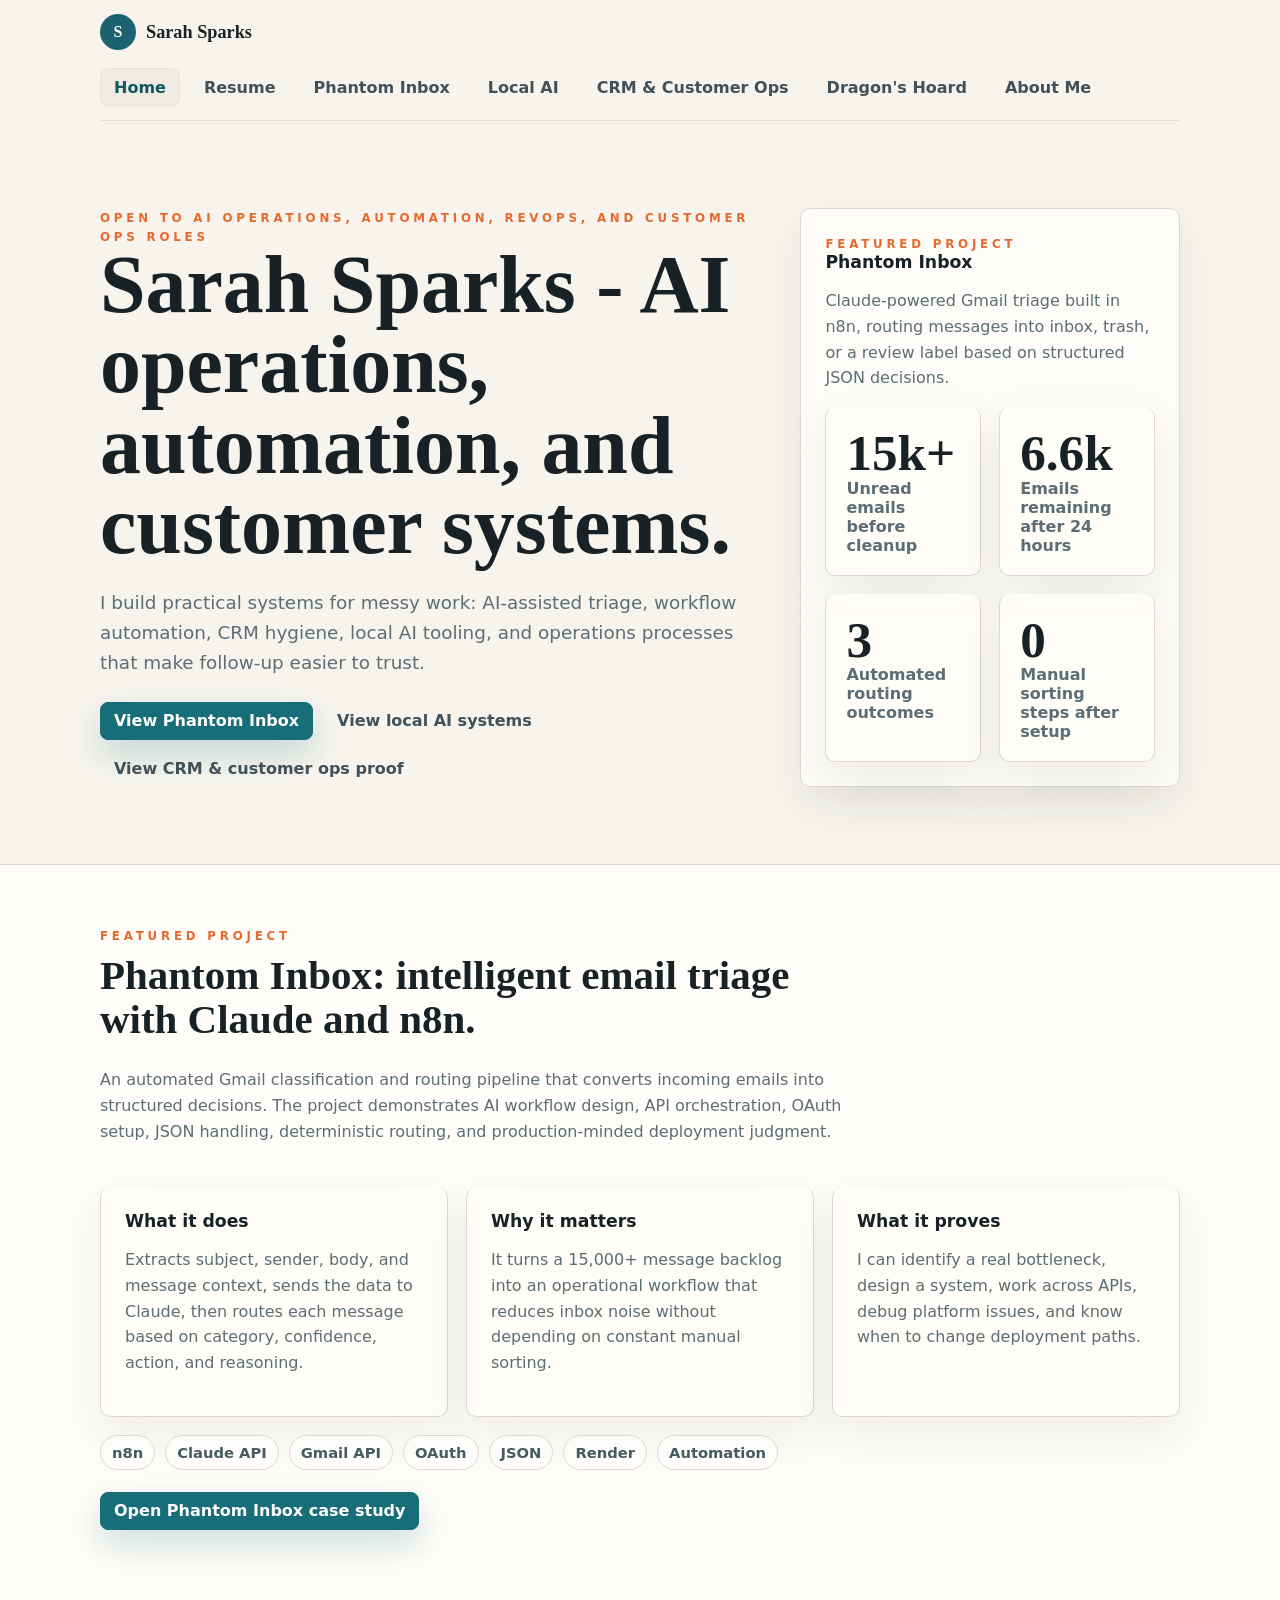
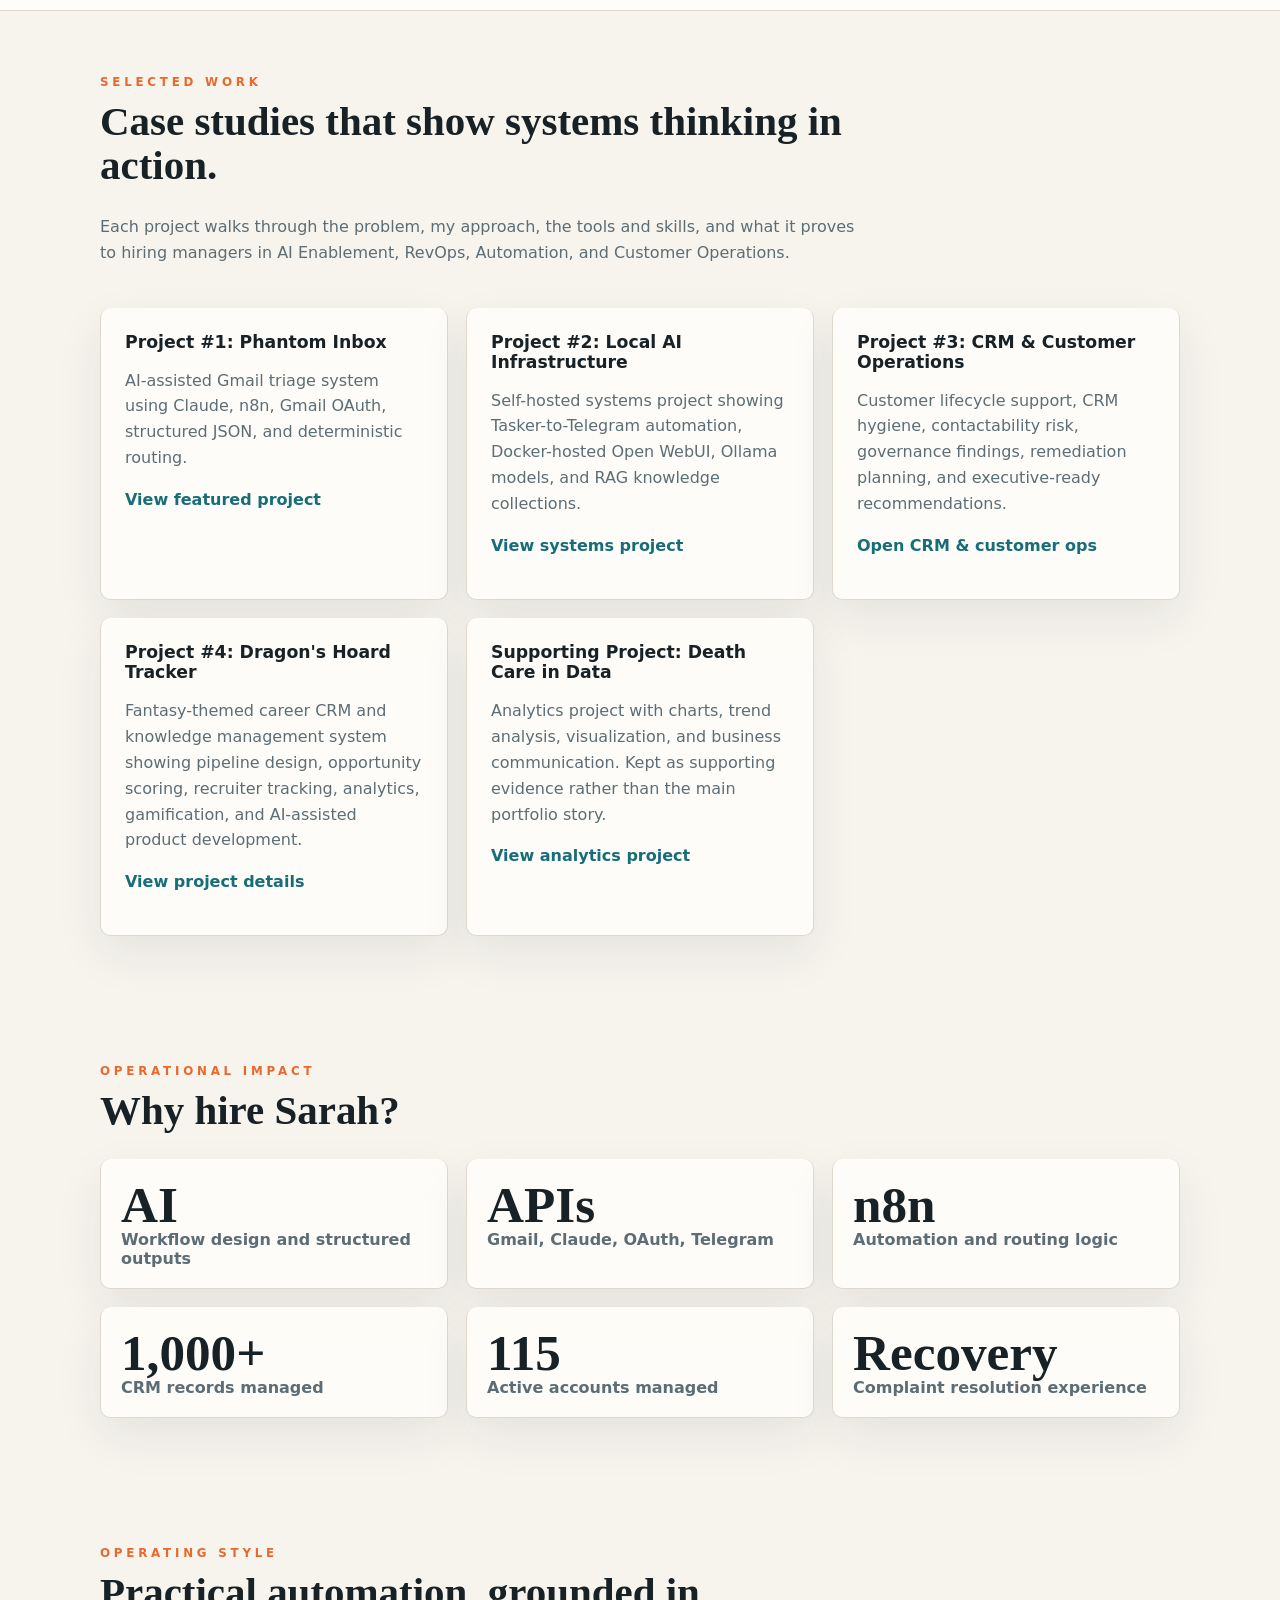
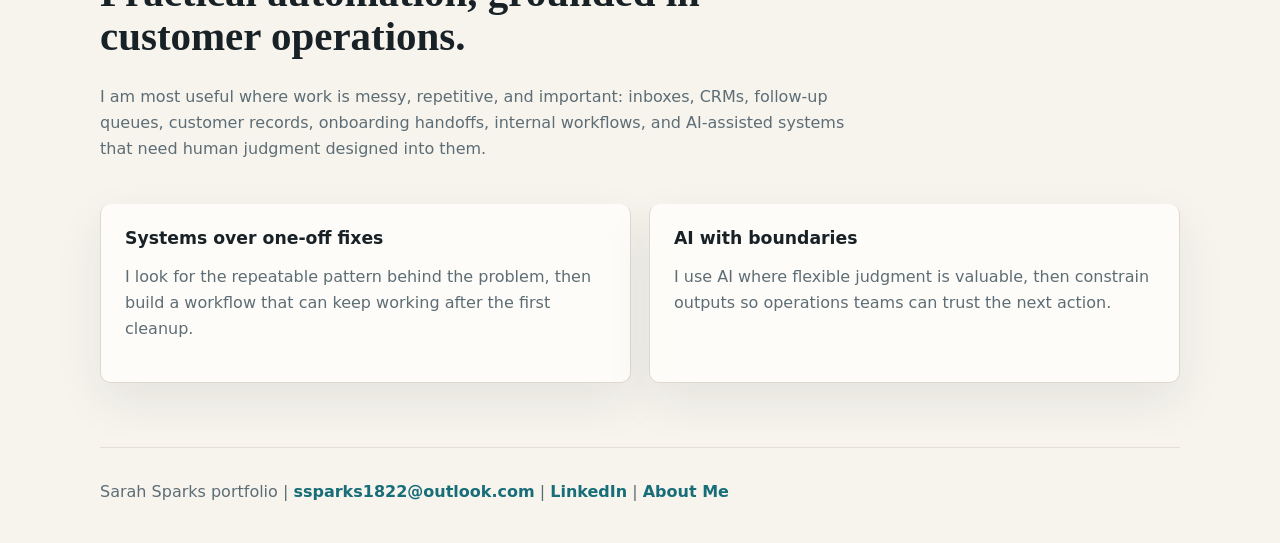
==== index.html @ 646584a8 "Feature Phantom Inbox on portfolio homepage" ====
<!doctype html>
<html lang="en">
<head>
  <meta charset="utf-8" />
  <meta name="viewport" content="width=device-width, initial-scale=1" />
  <title>Sarah Sparks | AI Operations & Automation Portfolio</title>
  <link rel="stylesheet" href="style.css" />
  <script async src="https://www.googletagmanager.com/gtag/js?id=G-N4ZPCLXSCS"></script>
  <script>window.dataLayer=window.dataLayer||[];function gtag(){dataLayer.push(arguments);}gtag('js',new Date());gtag('config','G-N4ZPCLXSCS');</script>
  <script defer src="analytics.js"></script>
</head>
<body>
  <header>
    <div class="brand"><strong>Sarah Sparks</strong><span>AI Operations | Automation | Customer Ops</span></div>
    <nav aria-label="Portfolio navigation">
      <a class="button active" href="index.html">Home</a>
      <a class="button" href="resume.html">Resume</a>
      <a class="button" href="phantom-inbox.html">Phantom Inbox</a>
      <a class="button" href="local-ai-infrastructure.html">Local AI</a>
      <a class="button" href="customer-success-portfolio.html">CRM & Customer Ops</a>
      <a class="button" href="dragon-hoard-tracker.html">Dragon's Hoard</a>
      <a class="button" href="https://organizedchaosops.com/" target="_blank" rel="noreferrer">About Me</a>
    </nav>
  </header>

  <main>
    <section class="wrap hero">
      <div>
        <span class="eyebrow">Open to AI operations, automation, RevOps, and customer ops roles</span>
        <h1>Sarah Sparks - AI operations, automation, and customer systems.</h1>
        <p class="lede">I build practical systems for messy work: AI-assisted triage, workflow automation, CRM hygiene, local AI tooling, and operations processes that make follow-up easier to trust.</p>
        <div class="actions" style="margin-top:24px">
          <a class="button primary" href="phantom-inbox.html">View Phantom Inbox</a>
          <a class="button" href="local-ai-infrastructure.html">View local AI systems</a>
          <a class="button" href="customer-success-portfolio.html">View CRM & customer ops proof</a>
        </div>
      </div>
      <aside class="panel">
        <span class="eyebrow">Featured Project</span>
        <h3>Phantom Inbox</h3>
        <p>Claude-powered Gmail triage built in n8n, routing messages into inbox, trash, or a review label based on structured JSON decisions.</p>
        <div class="metrics" style="grid-template-columns:1fr 1fr; margin-top:16px">
          <div class="metric"><strong>15k+</strong><span>Unread emails before cleanup</span></div>
          <div class="metric"><strong>6.6k</strong><span>Emails remaining after 24 hours</span></div>
          <div class="metric"><strong>3</strong><span>Automated routing outcomes</span></div>
          <div class="metric"><strong>0</strong><span>Manual sorting steps after setup</span></div>
        </div>
      </aside>
    </section>

    <div class="band">
      <section class="wrap section">
        <div class="section-head">
          <span class="eyebrow">Featured Project</span>
          <h2>Phantom Inbox: intelligent email triage with Claude and n8n.</h2>
          <p>An automated Gmail classification and routing pipeline that converts incoming emails into structured decisions. The project demonstrates AI workflow design, API orchestration, OAuth setup, JSON handling, deterministic routing, and production-minded deployment judgment.</p>
        </div>
        <div class="grid-3">
          <article class="card">
            <h3>What it does</h3>
            <p>Extracts subject, sender, body, and message context, sends the data to Claude, then routes each message based on category, confidence, action, and reasoning.</p>
          </article>
          <article class="card" data-accent="teal">
            <h3>Why it matters</h3>
            <p>It turns a 15,000+ message backlog into an operational workflow that reduces inbox noise without depending on constant manual sorting.</p>
          </article>
          <article class="card" data-accent="green">
            <h3>What it proves</h3>
            <p>I can identify a real bottleneck, design a system, work across APIs, debug platform issues, and know when to change deployment paths.</p>
          </article>
        </div>
        <div class="chips" style="margin-top:18px">
          <span class="chip">n8n</span><span class="chip">Claude API</span><span class="chip">Gmail API</span><span class="chip">OAuth</span><span class="chip">JSON</span><span class="chip">Render</span><span class="chip">Automation</span>
        </div>
        <p style="margin-top:22px"><a class="button primary" href="phantom-inbox.html">Open Phantom Inbox case study</a></p>
      </section>
    </div>

    <section class="wrap section">
      <div class="section-head">
        <span class="eyebrow">Selected Work</span>
        <h2>Case studies that show systems thinking in action.</h2>
        <p>Each project walks through the problem, my approach, the tools and skills, and what it proves to hiring managers in AI Enablement, RevOps, Automation, and Customer Operations.</p>
      </div>
      <div class="grid-3">
        <article class="card" data-accent="amber">
          <h3>Project #1: Phantom Inbox</h3>
          <p>AI-assisted Gmail triage system using Claude, n8n, Gmail OAuth, structured JSON, and deterministic routing.</p>
          <p><a class="link" href="phantom-inbox.html">View featured project</a></p>
        </article>
        <article class="card" data-accent="teal">
          <h3>Project #2: Local AI Infrastructure</h3>
          <p>Self-hosted systems project showing Tasker-to-Telegram automation, Docker-hosted Open WebUI, Ollama models, and RAG knowledge collections.</p>
          <p><a class="link" href="local-ai-infrastructure.html">View systems project</a></p>
        </article>
        <article class="card" data-accent="green">
          <h3>Project #3: CRM & Customer Operations</h3>
          <p>Customer lifecycle support, CRM hygiene, contactability risk, governance findings, remediation planning, and executive-ready recommendations.</p>
          <p><a class="link" href="customer-success-portfolio.html">Open CRM & customer ops</a></p>
        </article>
        <article class="card">
          <h3>Project #4: Dragon's Hoard Tracker</h3>
          <p>Fantasy-themed career CRM and knowledge management system showing pipeline design, opportunity scoring, recruiter tracking, analytics, gamification, and AI-assisted product development.</p>
          <p><a class="link" href="dragon-hoard-tracker.html">View project details</a></p>
        </article>
        <article class="card" data-accent="teal">
          <h3>Supporting Project: Death Care in Data</h3>
          <p>Analytics project with charts, trend analysis, visualization, and business communication. Kept as supporting evidence rather than the main portfolio story.</p>
          <p><a class="link" href="death-care-data.html">View analytics project</a></p>
        </article>
      </div>
    </section>

    <section class="wrap section">
      <div class="section-head"><span class="eyebrow">Operational Impact</span><h2>Why hire Sarah?</h2></div>
      <div class="metrics">
        <div class="metric"><strong>AI</strong><span>Workflow design and structured outputs</span></div>
        <div class="metric"><strong>APIs</strong><span>Gmail, Claude, OAuth, Telegram</span></div>
        <div class="metric"><strong>n8n</strong><span>Automation and routing logic</span></div>
        <div class="metric"><strong>1,000+</strong><span>CRM records managed</span></div>
        <div class="metric"><strong>115</strong><span>Active accounts managed</span></div>
        <div class="metric"><strong>Recovery</strong><span>Complaint resolution experience</span></div>
      </div>
    </section>

    <section class="wrap section">
      <div class="section-head">
        <span class="eyebrow">Operating Style</span>
        <h2>Practical automation, grounded in customer operations.</h2>
        <p>I am most useful where work is messy, repetitive, and important: inboxes, CRMs, follow-up queues, customer records, onboarding handoffs, internal workflows, and AI-assisted systems that need human judgment designed into them.</p>
      </div>
      <div class="grid-2">
        <article class="card"><h3>Systems over one-off fixes</h3><p>I look for the repeatable pattern behind the problem, then build a workflow that can keep working after the first cleanup.</p></article>
        <article class="card" data-accent="teal"><h3>AI with boundaries</h3><p>I use AI where flexible judgment is valuable, then constrain outputs so operations teams can trust the next action.</p></article>
      </div>
    </section>
  </main>

  <footer>Sarah Sparks portfolio | <a href="mailto:ssparks1822@outlook.com">ssparks1822@outlook.com</a> | <a href="https://www.linkedin.com/in/ssparks1822/" target="_blank" rel="noreferrer">LinkedIn</a> | <a href="https://organizedchaosops.com/" target="_blank" rel="noreferrer">About Me</a></footer>
</body>
</html>
---- style.css ----
:root {
  --ink: #172126;
  --muted: #5d6d75;
  --paper: #f7f4ee;
  --panel: #fffdf9;
  --soft: #f0ebe3;
  --line: #ded8cf;
  --blue: #176d78;
  --teal: #176d78;
  --green: #537f67;
  --amber: #e8692d;
  --shadow: 0 18px 48px rgba(28, 38, 42, 0.08);
  --shadow-hover: 0 26px 70px rgba(28, 38, 42, 0.13);
}
* { box-sizing: border-box; }
html { scroll-behavior: smooth; }
body { margin: 0; font-family: Inter, ui-sans-serif, system-ui, -apple-system, BlinkMacSystemFont, "Segoe UI", sans-serif; color: var(--ink); background: var(--paper); }
a { color: inherit; }
.wrap, header, footer { width: min(1080px, calc(100% - 36px)); margin: 0 auto; }
header { min-height: 64px; padding: 14px 0; display: flex; justify-content: space-between; gap: 18px; align-items: center; flex-wrap: wrap; border-bottom: 1px solid rgba(222,216,207,.7); }
.brand { display: flex; align-items: center; gap: 10px; }
.brand::before { content: "S"; width: 36px; height: 36px; border-radius: 999px; display: grid; place-items: center; background: #1d6270; color: #fff; font-family: Georgia, serif; font-weight: 700; }
.brand strong { font-family: Georgia, "Times New Roman", serif; font-size: 1.14rem; }
.brand span { display: none; }
nav, .actions, .chips { display: flex; gap: 10px; flex-wrap: wrap; }
.button { min-height: 38px; display: inline-flex; align-items: center; justify-content: center; border: 1px solid transparent; border-radius: 8px; padding: 0 13px; background: transparent; color: #40515a; text-decoration: none; font-weight: 700; box-shadow: none; transition: transform .18s ease, box-shadow .18s ease, border-color .18s ease, background .18s ease, color .18s ease; }
.button:hover { transform: translateY(-1px); color: #123f47; background: rgba(255,255,255,.62); border-color: var(--line); box-shadow: 0 10px 26px rgba(28,38,42,.07); }
.button.primary { background: var(--blue); color: #fff; border-color: var(--blue); box-shadow: 0 14px 34px rgba(23,109,120,.22); }
.button.active { background: #f0ebe3; border-color: #ebe4da; color: #0f5762; }
h1, h2, h3 { margin: 0; color: #172126; letter-spacing: 0; }
h1, h2 { font-family: Georgia, "Times New Roman", serif; font-weight: 800; }
h1 { font-size: clamp(3rem, 6.4vw, 5.2rem); line-height: .98; max-width: 820px; }
h2 { font-size: clamp(1.9rem, 3.2vw, 2.8rem); line-height: 1.08; }
h3 { font-size: 1.08rem; }
p { color: var(--muted); line-height: 1.62; font-size: 1rem; }
.eyebrow { color: var(--amber); font-size: .74rem; font-weight: 900; text-transform: uppercase; letter-spacing: .32em; }
.hero { padding: 86px 0 76px; display: grid; grid-template-columns: minmax(0, 1fr) minmax(320px, .58fr); gap: 46px; align-items: center; }
.lede { font-size: 1.15rem; max-width: 720px; margin: 22px 0 0; }
.panel, .card, .metric, .evidence { background: rgba(255, 253, 249, .92); border: 1px solid var(--line); border-radius: 10px; box-shadow: var(--shadow); }
.panel, .card { padding: 24px; }
.card, .metric, .evidence { transition: transform .18s ease, box-shadow .18s ease; }
.card:hover, .metric:hover { transform: translateY(-2px); box-shadow: var(--shadow-hover); }
.section { padding: 64px 0; }
.section-head { display: grid; gap: 10px; margin-bottom: 26px; max-width: 760px; }
.grid-2, .grid-3, .metrics { display: grid; gap: 18px; }
.grid-2 { grid-template-columns: repeat(2, minmax(0, 1fr)); }
.grid-3, .metrics { grid-template-columns: repeat(3, minmax(0, 1fr)); }
.metric { padding: 20px; border-top: 0; }
.metric strong { display: block; font-family: Georgia, "Times New Roman", serif; font-size: clamp(2rem, 4vw, 3.25rem); line-height: 1; color: #172126; }
.metric span { color: var(--muted); font-weight: 750; }
.card { border-top: 0; }
.card[data-accent="teal"], .card[data-accent="green"], .card[data-accent="amber"] { border-color: var(--line); }
.chip { border: 1px solid var(--line); background: rgba(255,255,255,.62); border-radius: 999px; padding: 8px 11px; color: #465a61; font-weight: 750; font-size: .92rem; }
ul { margin: 12px 0 0; padding-left: 20px; color: #34484f; line-height: 1.62; }
li + li { margin-top: 8px; }
.band { background: #fffdf9; border-top: 1px solid var(--line); border-bottom: 1px solid var(--line); }
.evidence { padding: 12px; margin: 24px auto 0; max-width: min(100%, 980px); }
.evidence img, .evidence svg { width: 100%; height: auto; display: block; border-radius: 9px; border: 1px solid var(--line); box-shadow: 0 18px 44px rgba(28,38,42,.11); background: #fff; cursor: zoom-in; }
#evidence { display: grid; grid-template-columns: repeat(2, minmax(0, 1fr)); gap: 22px; align-items: start; }
#evidence .section-head { grid-column: 1 / -1; margin-bottom: 4px; }
#evidence .evidence { width: 100%; max-width: none; margin: 0; padding: 10px; }
#evidence .evidence:first-of-type { grid-column: 1 / -1; width: min(720px, 100%); justify-self: center; }
#evidence .evidence img { max-height: 320px; object-fit: contain; }
#evidence .evidence:nth-of-type(2) img { width: auto; max-width: 100%; max-height: 420px; margin: 0 auto; }
#evidence .evidence:nth-of-type(5) img { max-height: 260px; }
.caption { margin: 12px 0 0; color: var(--muted); font-size: .95rem; }
.timeline { display: grid; gap: 14px; }
.step { display: grid; grid-template-columns: 48px 1fr; gap: 14px; align-items: start; }
.num { width: 48px; height: 48px; border-radius: 999px; display: grid; place-items: center; background: #f0ebe3; color: var(--teal); font-weight: 900; }
.modal { position: fixed; inset: 0; z-index: 40; display: none; align-items: center; justify-content: center; padding: 28px; background: rgba(23, 33, 38, .72); backdrop-filter: blur(8px); }
.modal:target { display: flex; }
.modal figure { width: min(1180px, 96vw); margin: 0; }
.modal img { width: 100%; height: auto; display: block; border-radius: 10px; background: #fff; box-shadow: 0 28px 90px rgba(15, 23, 42, .42); }
.modal .close { position: fixed; top: 18px; right: 18px; width: 42px; height: 42px; border-radius: 999px; display: grid; place-items: center; background: #fff; color: #101828; text-decoration: none; font-weight: 900; box-shadow: var(--shadow); }
footer { padding: 34px 0 42px; color: var(--muted); border-top: 1px solid rgba(222,216,207,.7); }
footer a, .link { color: var(--teal); font-weight: 800; text-decoration: none; }
@media (prefers-reduced-motion: reduce) { *, *::before, *::after { transition: none !important; scroll-behavior: auto !important; } }
@media (max-width: 860px) { .hero, .grid-2, .grid-3, .metrics, #evidence { grid-template-columns: 1fr; } .hero { padding: 52px 0; } #evidence .evidence:first-of-type { grid-column: auto; width: 100%; } }
@media (max-width: 560px) { header, .wrap, footer { width: min(100% - 28px, 680px); } nav, .actions, .button { width: 100%; } nav, .actions { display: grid; } h1 { font-size: clamp(2.45rem, 14vw, 3.4rem); } #evidence .evidence img { max-height: 280px; } #evidence .evidence:nth-of-type(2) img { max-height: 360px; } }
.architecture-chart { max-width: min(100%, 1180px); }
.architecture-chart svg { cursor: default; }
.chart-layer rect:first-child { fill: #f0ebe3; stroke: #ded8cf; stroke-width: 1.2; }
.chart-layer:nth-of-type(3) rect:first-child { fill: #fffdf9; }
.chart-title { fill: #172126; font: 800 28px Georgia, "Times New Roman", serif; }
.chart-subtitle { fill: #526773; font: 18px Inter, sans-serif; }
.chart-node { stroke: none; }
.chart-node.teal { fill: #176d78; }
.chart-node.green { fill: #537f67; }
.chart-node.amber { fill: #e8692d; }
.chart-node-title { fill: #fff; font: 900 22px Inter, sans-serif; text-anchor: middle; }
.chart-node-subtitle { fill: #fff; font: 16px Inter, sans-serif; text-anchor: middle; }
.chart-arrow { stroke: #6b7d83; stroke-width: 2.4; marker-end: url(#arrow); }
.chart-label { fill: #34484f; font: 900 18px Inter, sans-serif; text-anchor: middle; }
.docker-proof .docker-card { background: #101820; color: #e7edf2; border-radius: 9px; padding: 18px; border: 1px solid #26333d; box-shadow: 0 18px 44px rgba(28,38,42,.11); }
.docker-top, .docker-metrics { display: flex; justify-content: space-between; gap: 12px; flex-wrap: wrap; }
.docker-top strong { font-size: 1.15rem; }
.docker-top span, .docker-metrics { color: #9fb0bd; }
.docker-metrics { margin: 16px 0; }
.docker-metrics strong { color: #18b6a8; }
.docker-card table { width: 100%; border-collapse: collapse; font-size: .95rem; }
.docker-card th, .docker-card td { padding: 12px 10px; border-bottom: 1px solid #2b3944; text-align: left; }
.docker-card th { color: #c5d0d8; }
.status-dot { width: 10px; height: 10px; display: inline-block; border-radius: 999px; background: #18b6a8; margin-right: 8px; }
@media (max-width: 560px) { .docker-card { overflow-x: auto; } .docker-card table { min-width: 560px; } }
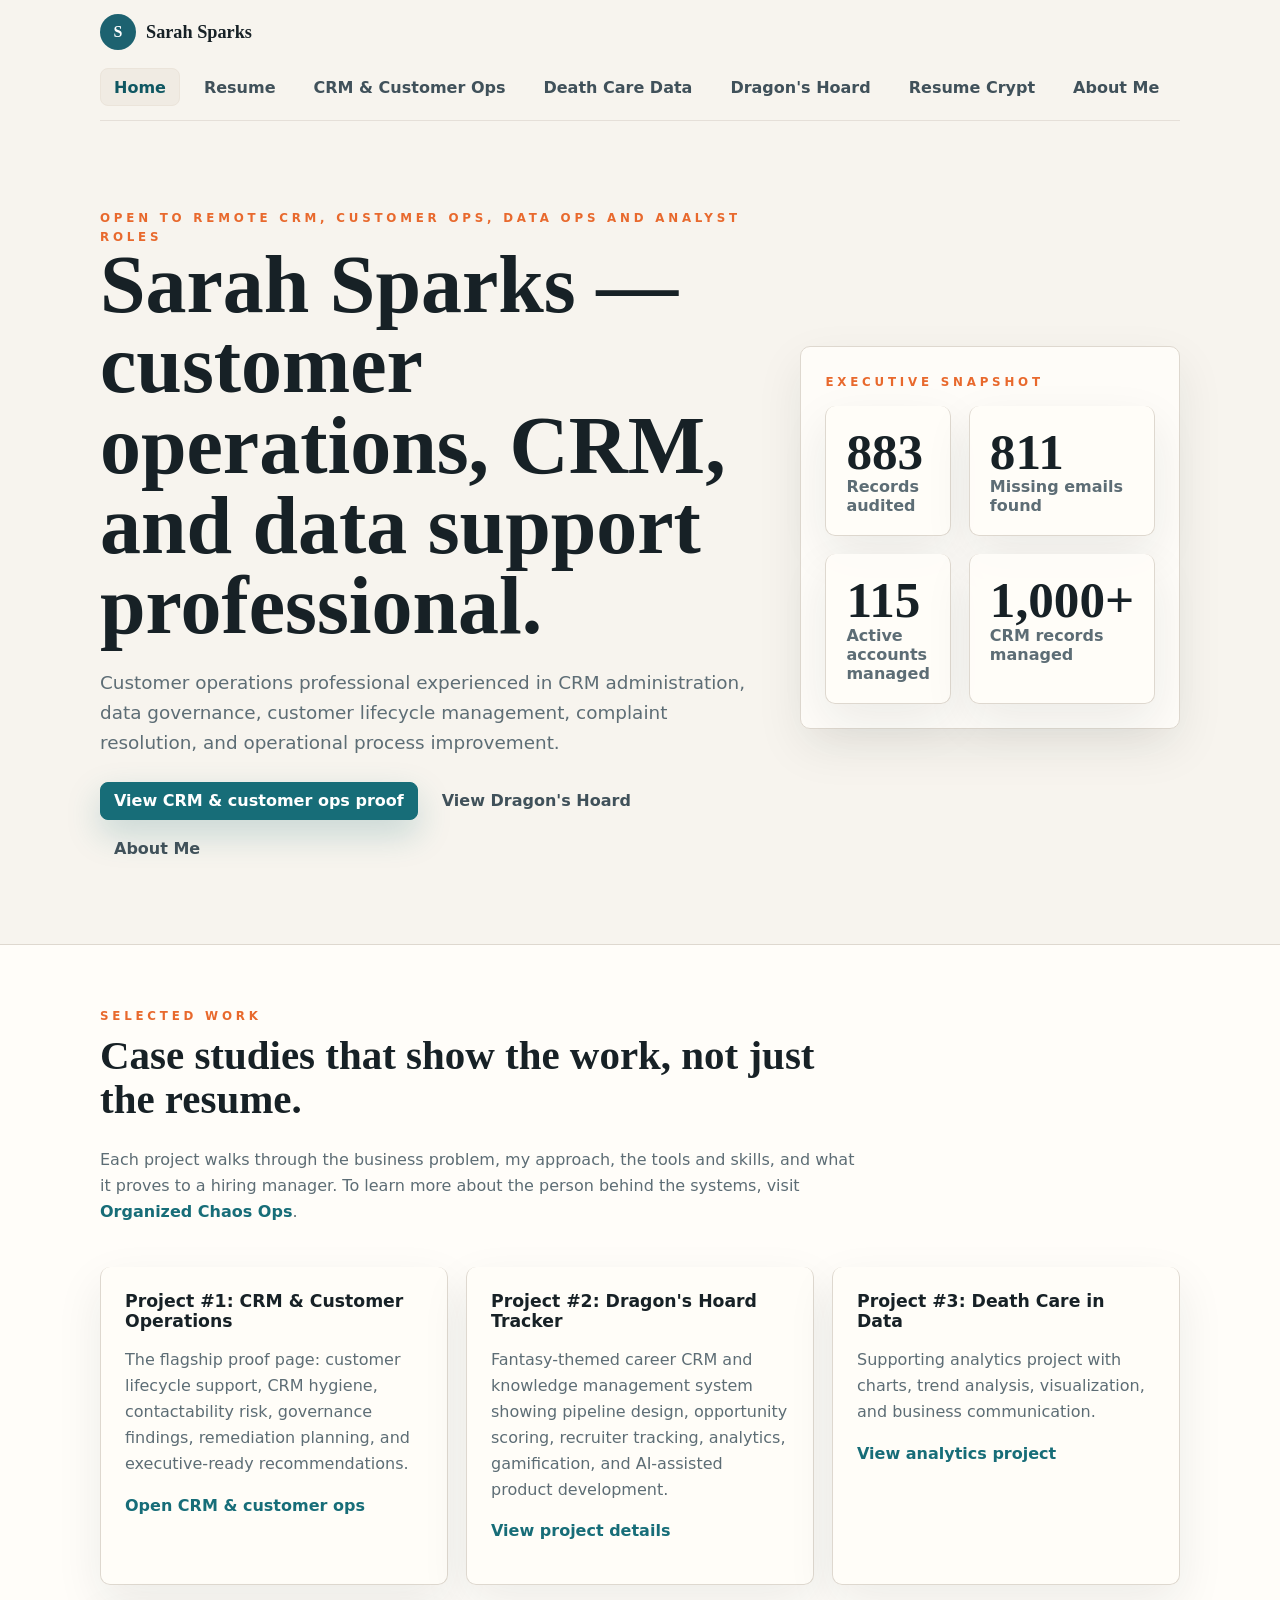
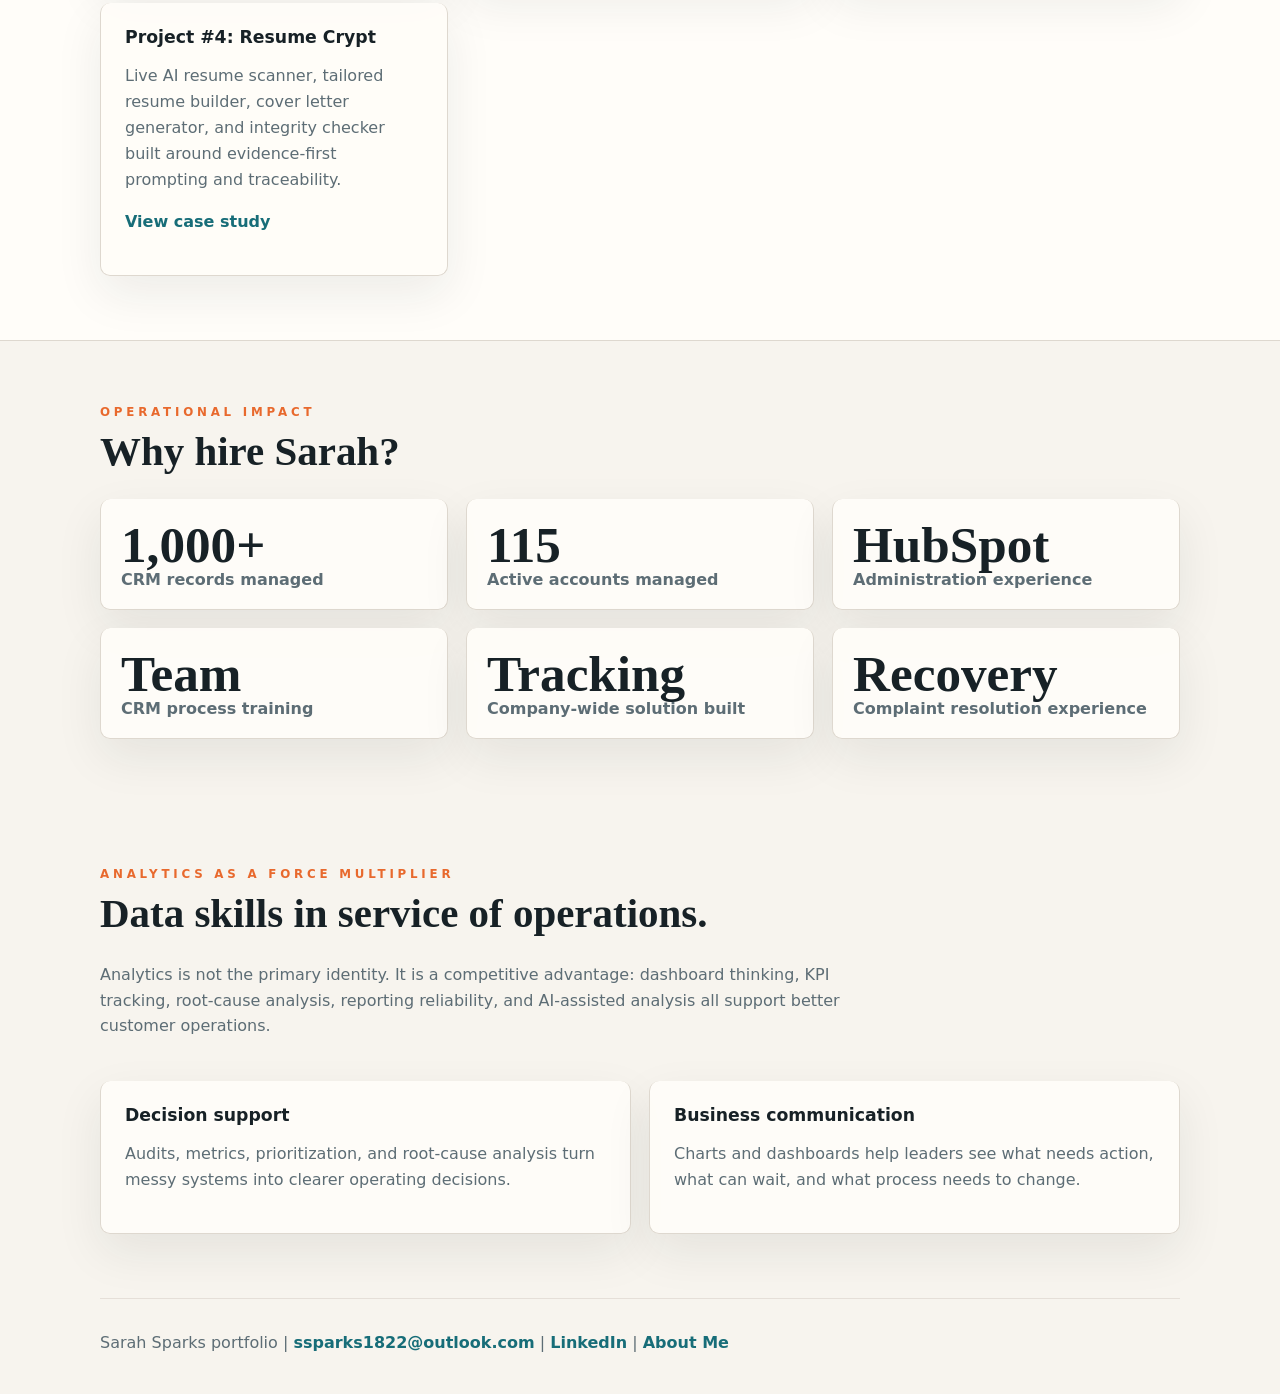
==== commit 53169559: "Add Resume Crypt case study page and homepage links" ====
--- a/index.html
+++ b/index.html
@@ -1,141 +1,5 @@
-<!doctype html>
-<html lang="en">
-<head>
-  <meta charset="utf-8" />
-  <meta name="viewport" content="width=device-width, initial-scale=1" />
-  <title>Sarah Sparks | AI Operations & Automation Portfolio</title>
-  <link rel="stylesheet" href="style.css" />
-  <script async src="https://www.googletagmanager.com/gtag/js?id=G-N4ZPCLXSCS"></script>
-  <script>window.dataLayer=window.dataLayer||[];function gtag(){dataLayer.push(arguments);}gtag('js',new Date());gtag('config','G-N4ZPCLXSCS');</script>
-  <script defer src="analytics.js"></script>
-</head>
-<body>
-  <header>
-    <div class="brand"><strong>Sarah Sparks</strong><span>AI Operations | Automation | Customer Ops</span></div>
-    <nav aria-label="Portfolio navigation">
-      <a class="button active" href="index.html">Home</a>
-      <a class="button" href="resume.html">Resume</a>
-      <a class="button" href="phantom-inbox.html">Phantom Inbox</a>
-      <a class="button" href="local-ai-infrastructure.html">Local AI</a>
-      <a class="button" href="customer-success-portfolio.html">CRM & Customer Ops</a>
-      <a class="button" href="dragon-hoard-tracker.html">Dragon's Hoard</a>
-      <a class="button" href="https://organizedchaosops.com/" target="_blank" rel="noreferrer">About Me</a>
-    </nav>
-  </header>
+﻿<!doctype html>
+<html lang="en"><head><meta charset="utf-8"/><meta name="viewport" content="width=device-width, initial-scale=1"/><title>Sarah Sparks | Customer Operations Portfolio</title><link rel="stylesheet" href="style.css"/><script async src="https://www.googletagmanager.com/gtag/js?id=G-N4ZPCLXSCS"></script><script>window.dataLayer=window.dataLayer||[];function gtag(){dataLayer.push(arguments);}gtag('js',new Date());gtag('config','G-N4ZPCLXSCS');</script><script defer src="analytics.js"></script></head><body><header><div class="brand"><strong>Sarah Sparks</strong><span>Customer Operations | CRM Administration | Process Improvement</span></div><nav aria-label="Portfolio navigation"><a class="button active" href="index.html">Home</a><a class="button" href="resume.html">Resume</a><a class="button" href="customer-success-portfolio.html">CRM & Customer Ops</a><a class="button" href="death-care-data.html">Death Care Data</a><a class="button" href="dragon-hoard-tracker.html">Dragon's Hoard</a><a class="button" href="resume-crypt.html">Resume Crypt</a><a class="button" href="https://organizedchaosops.com/" target="_blank" rel="noreferrer">About Me</a></nav></header><main><section class="wrap hero"><div><span class="eyebrow">Open to remote CRM, customer ops, data ops and analyst roles</span><h1>Sarah Sparks — customer operations, CRM, and data support professional.</h1><p class="lede">Customer operations professional experienced in CRM administration, data governance, customer lifecycle management, complaint resolution, and operational process improvement.</p><div class="actions" style="margin-top:24px"><a class="button primary" href="customer-success-portfolio.html">View CRM & customer ops proof</a><a class="button" href="dragon-hoard-tracker.html">View Dragon's Hoard</a><a class="button" href="https://organizedchaosops.com/" target="_blank" rel="noreferrer">About Me</a></div></div><aside class="panel"><span class="eyebrow">Executive Snapshot</span><div class="metrics" style="grid-template-columns:1fr 1fr; margin-top:16px"><div class="metric"><strong>883</strong><span>Records audited</span></div><div class="metric"><strong>811</strong><span>Missing emails found</span></div><div class="metric"><strong>115</strong><span>Active accounts managed</span></div><div class="metric"><strong>1,000+</strong><span>CRM records managed</span></div></div></aside></section><div class="band"><section class="wrap section"><div class="section-head"><span class="eyebrow">Selected Work</span><h2>Case studies that show the work, not just the resume.</h2><p>Each project walks through the business problem, my approach, the tools and skills, and what it proves to a hiring manager. To learn more about the person behind the systems, visit <a class="link" href="https://organizedchaosops.com/" target="_blank" rel="noreferrer">Organized Chaos Ops</a>.</p></div><div class="grid-3"><article class="card"><h3>Project #1: CRM & Customer Operations</h3><p>The flagship proof page: customer lifecycle support, CRM hygiene, contactability risk, governance findings, remediation planning, and executive-ready recommendations.</p><p><a class="link" href="customer-success-portfolio.html">Open CRM & customer ops</a></p></article><article class="card" data-accent="teal"><h3>Project #2: Dragon's Hoard Tracker</h3><p>Fantasy-themed career CRM and knowledge management system showing pipeline design, opportunity scoring, recruiter tracking, analytics, gamification, and AI-assisted product development.</p><p><a class="link" href="dragon-hoard-tracker.html">View project details</a></p></article><article class="card" data-accent="green"><h3>Project #3: Death Care in Data</h3><p>Supporting analytics project with charts, trend analysis, visualization, and business communication.</p><p><a class="link" href="death-care-data.html">View analytics project</a></p></article><article class="card" data-accent="amber"><h3>Project #4: Resume Crypt</h3><p>Live AI resume scanner, tailored resume builder, cover letter generator, and integrity checker built around evidence-first prompting and traceability.</p><p><a class="link" href="resume-crypt.html">View case study</a></p></article></div></section></div><section class="wrap section"><div class="section-head"><span class="eyebrow">Operational Impact</span><h2>Why hire Sarah?</h2></div><div class="metrics"><div class="metric"><strong>1,000+</strong><span>CRM records managed</span></div><div class="metric"><strong>115</strong><span>Active accounts managed</span></div><div class="metric"><strong>HubSpot</strong><span>Administration experience</span></div><div class="metric"><strong>Team</strong><span>CRM process training</span></div><div class="metric"><strong>Tracking</strong><span>Company-wide solution built</span></div><div class="metric"><strong>Recovery</strong><span>Complaint resolution experience</span></div></div></section><section class="wrap section"><div class="section-head"><span class="eyebrow">Analytics as a Force Multiplier</span><h2>Data skills in service of operations.</h2><p>Analytics is not the primary identity. It is a competitive advantage: dashboard thinking, KPI tracking, root-cause analysis, reporting reliability, and AI-assisted analysis all support better customer operations.</p></div><div class="grid-2"><article class="card"><h3>Decision support</h3><p>Audits, metrics, prioritization, and root-cause analysis turn messy systems into clearer operating decisions.</p></article><article class="card" data-accent="teal"><h3>Business communication</h3><p>Charts and dashboards help leaders see what needs action, what can wait, and what process needs to change.</p></article></div></section></main><footer>Sarah Sparks portfolio | <a href="mailto:ssparks1822@outlook.com">ssparks1822@outlook.com</a> | <a href="https://www.linkedin.com/in/ssparks1822/" target="_blank" rel="noreferrer">LinkedIn</a> | <a href="https://organizedchaosops.com/" target="_blank" rel="noreferrer">About Me</a></footer></body></html>
 
-  <main>
-    <section class="wrap hero">
-      <div>
-        <span class="eyebrow">Open to AI operations, automation, RevOps, and customer ops roles</span>
-        <h1>Sarah Sparks - AI operations, automation, and customer systems.</h1>
-        <p class="lede">I build practical systems for messy work: AI-assisted triage, workflow automation, CRM hygiene, local AI tooling, and operations processes that make follow-up easier to trust.</p>
-        <div class="actions" style="margin-top:24px">
-          <a class="button primary" href="phantom-inbox.html">View Phantom Inbox</a>
-          <a class="button" href="local-ai-infrastructure.html">View local AI systems</a>
-          <a class="button" href="customer-success-portfolio.html">View CRM & customer ops proof</a>
-        </div>
-      </div>
-      <aside class="panel">
-        <span class="eyebrow">Featured Project</span>
-        <h3>Phantom Inbox</h3>
-        <p>Claude-powered Gmail triage built in n8n, routing messages into inbox, trash, or a review label based on structured JSON decisions.</p>
-        <div class="metrics" style="grid-template-columns:1fr 1fr; margin-top:16px">
-          <div class="metric"><strong>15k+</strong><span>Unread emails before cleanup</span></div>
-          <div class="metric"><strong>6.6k</strong><span>Emails remaining after 24 hours</span></div>
-          <div class="metric"><strong>3</strong><span>Automated routing outcomes</span></div>
-          <div class="metric"><strong>0</strong><span>Manual sorting steps after setup</span></div>
-        </div>
-      </aside>
-    </section>
 
-    <div class="band">
-      <section class="wrap section">
-        <div class="section-head">
-          <span class="eyebrow">Featured Project</span>
-          <h2>Phantom Inbox: intelligent email triage with Claude and n8n.</h2>
-          <p>An automated Gmail classification and routing pipeline that converts incoming emails into structured decisions. The project demonstrates AI workflow design, API orchestration, OAuth setup, JSON handling, deterministic routing, and production-minded deployment judgment.</p>
-        </div>
-        <div class="grid-3">
-          <article class="card">
-            <h3>What it does</h3>
-            <p>Extracts subject, sender, body, and message context, sends the data to Claude, then routes each message based on category, confidence, action, and reasoning.</p>
-          </article>
-          <article class="card" data-accent="teal">
-            <h3>Why it matters</h3>
-            <p>It turns a 15,000+ message backlog into an operational workflow that reduces inbox noise without depending on constant manual sorting.</p>
-          </article>
-          <article class="card" data-accent="green">
-            <h3>What it proves</h3>
-            <p>I can identify a real bottleneck, design a system, work across APIs, debug platform issues, and know when to change deployment paths.</p>
-          </article>
-        </div>
-        <div class="chips" style="margin-top:18px">
-          <span class="chip">n8n</span><span class="chip">Claude API</span><span class="chip">Gmail API</span><span class="chip">OAuth</span><span class="chip">JSON</span><span class="chip">Render</span><span class="chip">Automation</span>
-        </div>
-        <p style="margin-top:22px"><a class="button primary" href="phantom-inbox.html">Open Phantom Inbox case study</a></p>
-      </section>
-    </div>
 
-    <section class="wrap section">
-      <div class="section-head">
-        <span class="eyebrow">Selected Work</span>
-        <h2>Case studies that show systems thinking in action.</h2>
-        <p>Each project walks through the problem, my approach, the tools and skills, and what it proves to hiring managers in AI Enablement, RevOps, Automation, and Customer Operations.</p>
-      </div>
-      <div class="grid-3">
-        <article class="card" data-accent="amber">
-          <h3>Project #1: Phantom Inbox</h3>
-          <p>AI-assisted Gmail triage system using Claude, n8n, Gmail OAuth, structured JSON, and deterministic routing.</p>
-          <p><a class="link" href="phantom-inbox.html">View featured project</a></p>
-        </article>
-        <article class="card" data-accent="teal">
-          <h3>Project #2: Local AI Infrastructure</h3>
-          <p>Self-hosted systems project showing Tasker-to-Telegram automation, Docker-hosted Open WebUI, Ollama models, and RAG knowledge collections.</p>
-          <p><a class="link" href="local-ai-infrastructure.html">View systems project</a></p>
-        </article>
-        <article class="card" data-accent="green">
-          <h3>Project #3: CRM & Customer Operations</h3>
-          <p>Customer lifecycle support, CRM hygiene, contactability risk, governance findings, remediation planning, and executive-ready recommendations.</p>
-          <p><a class="link" href="customer-success-portfolio.html">Open CRM & customer ops</a></p>
-        </article>
-        <article class="card">
-          <h3>Project #4: Dragon's Hoard Tracker</h3>
-          <p>Fantasy-themed career CRM and knowledge management system showing pipeline design, opportunity scoring, recruiter tracking, analytics, gamification, and AI-assisted product development.</p>
-          <p><a class="link" href="dragon-hoard-tracker.html">View project details</a></p>
-        </article>
-        <article class="card" data-accent="teal">
-          <h3>Supporting Project: Death Care in Data</h3>
-          <p>Analytics project with charts, trend analysis, visualization, and business communication. Kept as supporting evidence rather than the main portfolio story.</p>
-          <p><a class="link" href="death-care-data.html">View analytics project</a></p>
-        </article>
-      </div>
-    </section>
-
-    <section class="wrap section">
-      <div class="section-head"><span class="eyebrow">Operational Impact</span><h2>Why hire Sarah?</h2></div>
-      <div class="metrics">
-        <div class="metric"><strong>AI</strong><span>Workflow design and structured outputs</span></div>
-        <div class="metric"><strong>APIs</strong><span>Gmail, Claude, OAuth, Telegram</span></div>
-        <div class="metric"><strong>n8n</strong><span>Automation and routing logic</span></div>
-        <div class="metric"><strong>1,000+</strong><span>CRM records managed</span></div>
-        <div class="metric"><strong>115</strong><span>Active accounts managed</span></div>
-        <div class="metric"><strong>Recovery</strong><span>Complaint resolution experience</span></div>
-      </div>
-    </section>
-
-    <section class="wrap section">
-      <div class="section-head">
-        <span class="eyebrow">Operating Style</span>
-        <h2>Practical automation, grounded in customer operations.</h2>
-        <p>I am most useful where work is messy, repetitive, and important: inboxes, CRMs, follow-up queues, customer records, onboarding handoffs, internal workflows, and AI-assisted systems that need human judgment designed into them.</p>
-      </div>
-      <div class="grid-2">
-        <article class="card"><h3>Systems over one-off fixes</h3><p>I look for the repeatable pattern behind the problem, then build a workflow that can keep working after the first cleanup.</p></article>
-        <article class="card" data-accent="teal"><h3>AI with boundaries</h3><p>I use AI where flexible judgment is valuable, then constrain outputs so operations teams can trust the next action.</p></article>
-      </div>
-    </section>
-  </main>
-
-  <footer>Sarah Sparks portfolio | <a href="mailto:ssparks1822@outlook.com">ssparks1822@outlook.com</a> | <a href="https://www.linkedin.com/in/ssparks1822/" target="_blank" rel="noreferrer">LinkedIn</a> | <a href="https://organizedchaosops.com/" target="_blank" rel="noreferrer">About Me</a></footer>
-</body>
-</html>
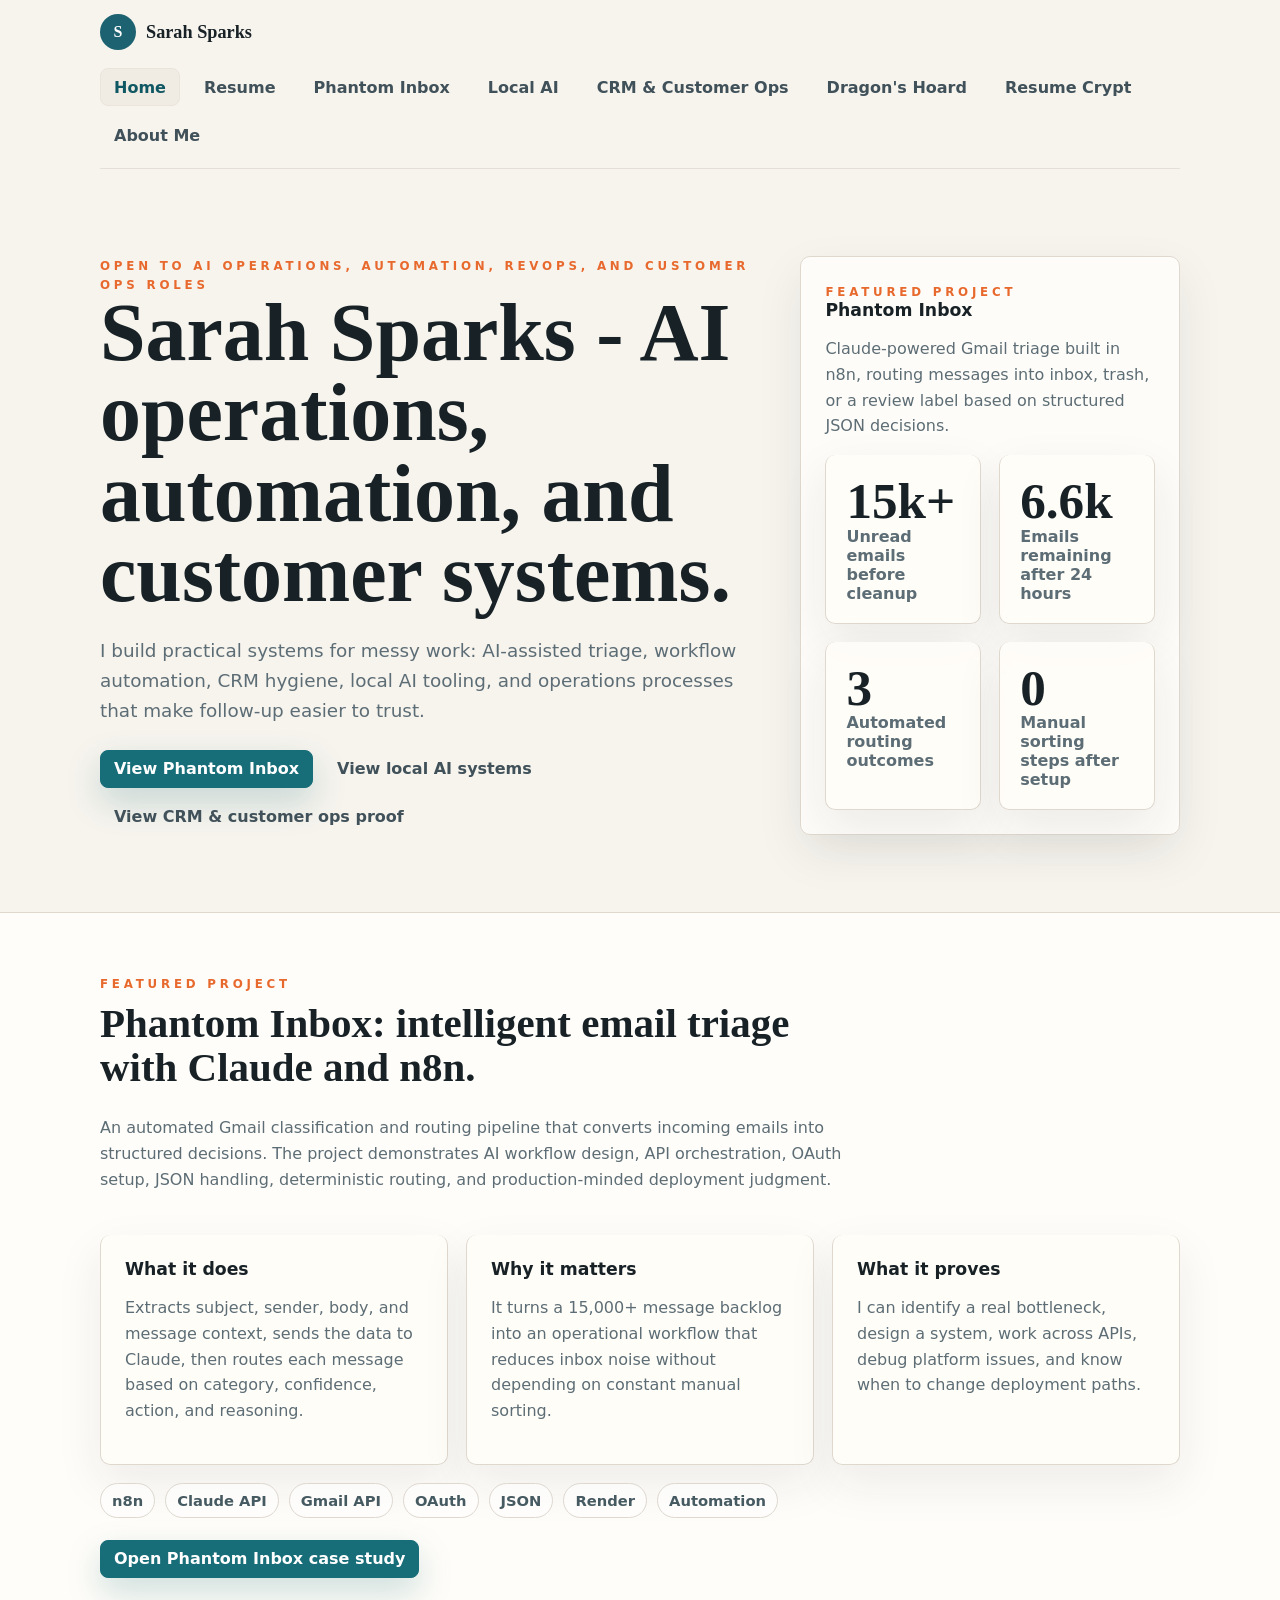
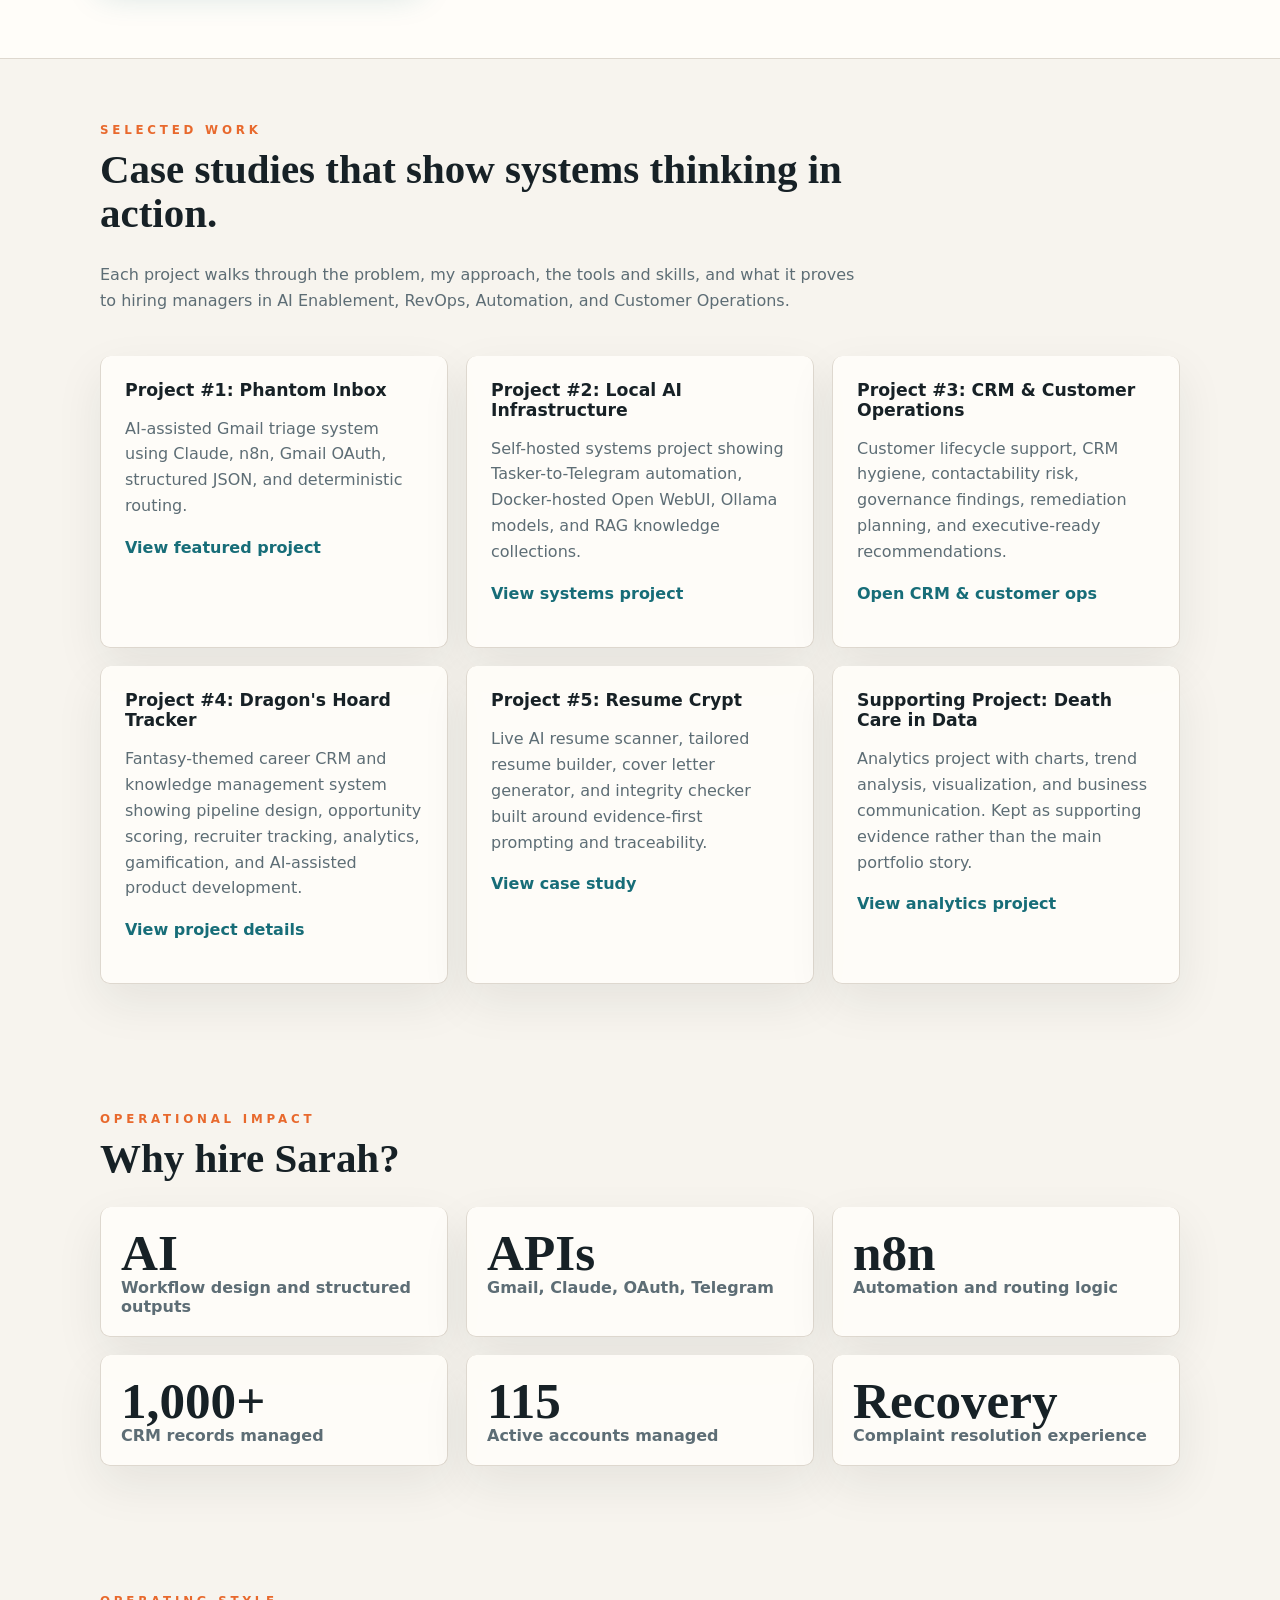
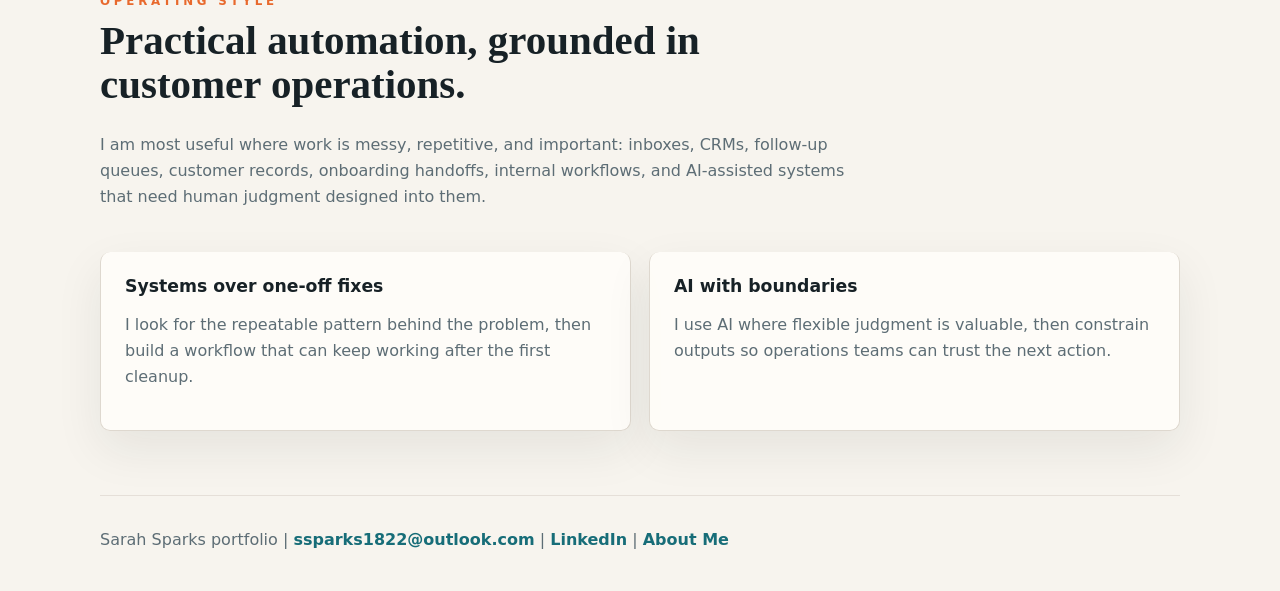
==== commit 9100e476: "Merge remote portfolio updates (Phantom Inbox, Local AI Infrastructure) with Resume Crypt addition" ====
--- a/index.html
+++ b/index.html
@@ -1,5 +1,147 @@
-﻿<!doctype html>
-<html lang="en"><head><meta charset="utf-8"/><meta name="viewport" content="width=device-width, initial-scale=1"/><title>Sarah Sparks | Customer Operations Portfolio</title><link rel="stylesheet" href="style.css"/><script async src="https://www.googletagmanager.com/gtag/js?id=G-N4ZPCLXSCS"></script><script>window.dataLayer=window.dataLayer||[];function gtag(){dataLayer.push(arguments);}gtag('js',new Date());gtag('config','G-N4ZPCLXSCS');</script><script defer src="analytics.js"></script></head><body><header><div class="brand"><strong>Sarah Sparks</strong><span>Customer Operations | CRM Administration | Process Improvement</span></div><nav aria-label="Portfolio navigation"><a class="button active" href="index.html">Home</a><a class="button" href="resume.html">Resume</a><a class="button" href="customer-success-portfolio.html">CRM & Customer Ops</a><a class="button" href="death-care-data.html">Death Care Data</a><a class="button" href="dragon-hoard-tracker.html">Dragon's Hoard</a><a class="button" href="resume-crypt.html">Resume Crypt</a><a class="button" href="https://organizedchaosops.com/" target="_blank" rel="noreferrer">About Me</a></nav></header><main><section class="wrap hero"><div><span class="eyebrow">Open to remote CRM, customer ops, data ops and analyst roles</span><h1>Sarah Sparks — customer operations, CRM, and data support professional.</h1><p class="lede">Customer operations professional experienced in CRM administration, data governance, customer lifecycle management, complaint resolution, and operational process improvement.</p><div class="actions" style="margin-top:24px"><a class="button primary" href="customer-success-portfolio.html">View CRM & customer ops proof</a><a class="button" href="dragon-hoard-tracker.html">View Dragon's Hoard</a><a class="button" href="https://organizedchaosops.com/" target="_blank" rel="noreferrer">About Me</a></div></div><aside class="panel"><span class="eyebrow">Executive Snapshot</span><div class="metrics" style="grid-template-columns:1fr 1fr; margin-top:16px"><div class="metric"><strong>883</strong><span>Records audited</span></div><div class="metric"><strong>811</strong><span>Missing emails found</span></div><div class="metric"><strong>115</strong><span>Active accounts managed</span></div><div class="metric"><strong>1,000+</strong><span>CRM records managed</span></div></div></aside></section><div class="band"><section class="wrap section"><div class="section-head"><span class="eyebrow">Selected Work</span><h2>Case studies that show the work, not just the resume.</h2><p>Each project walks through the business problem, my approach, the tools and skills, and what it proves to a hiring manager. To learn more about the person behind the systems, visit <a class="link" href="https://organizedchaosops.com/" target="_blank" rel="noreferrer">Organized Chaos Ops</a>.</p></div><div class="grid-3"><article class="card"><h3>Project #1: CRM & Customer Operations</h3><p>The flagship proof page: customer lifecycle support, CRM hygiene, contactability risk, governance findings, remediation planning, and executive-ready recommendations.</p><p><a class="link" href="customer-success-portfolio.html">Open CRM & customer ops</a></p></article><article class="card" data-accent="teal"><h3>Project #2: Dragon's Hoard Tracker</h3><p>Fantasy-themed career CRM and knowledge management system showing pipeline design, opportunity scoring, recruiter tracking, analytics, gamification, and AI-assisted product development.</p><p><a class="link" href="dragon-hoard-tracker.html">View project details</a></p></article><article class="card" data-accent="green"><h3>Project #3: Death Care in Data</h3><p>Supporting analytics project with charts, trend analysis, visualization, and business communication.</p><p><a class="link" href="death-care-data.html">View analytics project</a></p></article><article class="card" data-accent="amber"><h3>Project #4: Resume Crypt</h3><p>Live AI resume scanner, tailored resume builder, cover letter generator, and integrity checker built around evidence-first prompting and traceability.</p><p><a class="link" href="resume-crypt.html">View case study</a></p></article></div></section></div><section class="wrap section"><div class="section-head"><span class="eyebrow">Operational Impact</span><h2>Why hire Sarah?</h2></div><div class="metrics"><div class="metric"><strong>1,000+</strong><span>CRM records managed</span></div><div class="metric"><strong>115</strong><span>Active accounts managed</span></div><div class="metric"><strong>HubSpot</strong><span>Administration experience</span></div><div class="metric"><strong>Team</strong><span>CRM process training</span></div><div class="metric"><strong>Tracking</strong><span>Company-wide solution built</span></div><div class="metric"><strong>Recovery</strong><span>Complaint resolution experience</span></div></div></section><section class="wrap section"><div class="section-head"><span class="eyebrow">Analytics as a Force Multiplier</span><h2>Data skills in service of operations.</h2><p>Analytics is not the primary identity. It is a competitive advantage: dashboard thinking, KPI tracking, root-cause analysis, reporting reliability, and AI-assisted analysis all support better customer operations.</p></div><div class="grid-2"><article class="card"><h3>Decision support</h3><p>Audits, metrics, prioritization, and root-cause analysis turn messy systems into clearer operating decisions.</p></article><article class="card" data-accent="teal"><h3>Business communication</h3><p>Charts and dashboards help leaders see what needs action, what can wait, and what process needs to change.</p></article></div></section></main><footer>Sarah Sparks portfolio | <a href="mailto:ssparks1822@outlook.com">ssparks1822@outlook.com</a> | <a href="https://www.linkedin.com/in/ssparks1822/" target="_blank" rel="noreferrer">LinkedIn</a> | <a href="https://organizedchaosops.com/" target="_blank" rel="noreferrer">About Me</a></footer></body></html>
+<!doctype html>
+<html lang="en">
+<head>
+  <meta charset="utf-8" />
+  <meta name="viewport" content="width=device-width, initial-scale=1" />
+  <title>Sarah Sparks | AI Operations & Automation Portfolio</title>
+  <link rel="stylesheet" href="style.css" />
+  <script async src="https://www.googletagmanager.com/gtag/js?id=G-N4ZPCLXSCS"></script>
+  <script>window.dataLayer=window.dataLayer||[];function gtag(){dataLayer.push(arguments);}gtag('js',new Date());gtag('config','G-N4ZPCLXSCS');</script>
+  <script defer src="analytics.js"></script>
+</head>
+<body>
+  <header>
+    <div class="brand"><strong>Sarah Sparks</strong><span>AI Operations | Automation | Customer Ops</span></div>
+    <nav aria-label="Portfolio navigation">
+      <a class="button active" href="index.html">Home</a>
+      <a class="button" href="resume.html">Resume</a>
+      <a class="button" href="phantom-inbox.html">Phantom Inbox</a>
+      <a class="button" href="local-ai-infrastructure.html">Local AI</a>
+      <a class="button" href="customer-success-portfolio.html">CRM & Customer Ops</a>
+      <a class="button" href="dragon-hoard-tracker.html">Dragon's Hoard</a>
+      <a class="button" href="resume-crypt.html">Resume Crypt</a>
+      <a class="button" href="https://organizedchaosops.com/" target="_blank" rel="noreferrer">About Me</a>
+    </nav>
+  </header>
 
+  <main>
+    <section class="wrap hero">
+      <div>
+        <span class="eyebrow">Open to AI operations, automation, RevOps, and customer ops roles</span>
+        <h1>Sarah Sparks - AI operations, automation, and customer systems.</h1>
+        <p class="lede">I build practical systems for messy work: AI-assisted triage, workflow automation, CRM hygiene, local AI tooling, and operations processes that make follow-up easier to trust.</p>
+        <div class="actions" style="margin-top:24px">
+          <a class="button primary" href="phantom-inbox.html">View Phantom Inbox</a>
+          <a class="button" href="local-ai-infrastructure.html">View local AI systems</a>
+          <a class="button" href="customer-success-portfolio.html">View CRM & customer ops proof</a>
+        </div>
+      </div>
+      <aside class="panel">
+        <span class="eyebrow">Featured Project</span>
+        <h3>Phantom Inbox</h3>
+        <p>Claude-powered Gmail triage built in n8n, routing messages into inbox, trash, or a review label based on structured JSON decisions.</p>
+        <div class="metrics" style="grid-template-columns:1fr 1fr; margin-top:16px">
+          <div class="metric"><strong>15k+</strong><span>Unread emails before cleanup</span></div>
+          <div class="metric"><strong>6.6k</strong><span>Emails remaining after 24 hours</span></div>
+          <div class="metric"><strong>3</strong><span>Automated routing outcomes</span></div>
+          <div class="metric"><strong>0</strong><span>Manual sorting steps after setup</span></div>
+        </div>
+      </aside>
+    </section>
 
+    <div class="band">
+      <section class="wrap section">
+        <div class="section-head">
+          <span class="eyebrow">Featured Project</span>
+          <h2>Phantom Inbox: intelligent email triage with Claude and n8n.</h2>
+          <p>An automated Gmail classification and routing pipeline that converts incoming emails into structured decisions. The project demonstrates AI workflow design, API orchestration, OAuth setup, JSON handling, deterministic routing, and production-minded deployment judgment.</p>
+        </div>
+        <div class="grid-3">
+          <article class="card">
+            <h3>What it does</h3>
+            <p>Extracts subject, sender, body, and message context, sends the data to Claude, then routes each message based on category, confidence, action, and reasoning.</p>
+          </article>
+          <article class="card" data-accent="teal">
+            <h3>Why it matters</h3>
+            <p>It turns a 15,000+ message backlog into an operational workflow that reduces inbox noise without depending on constant manual sorting.</p>
+          </article>
+          <article class="card" data-accent="green">
+            <h3>What it proves</h3>
+            <p>I can identify a real bottleneck, design a system, work across APIs, debug platform issues, and know when to change deployment paths.</p>
+          </article>
+        </div>
+        <div class="chips" style="margin-top:18px">
+          <span class="chip">n8n</span><span class="chip">Claude API</span><span class="chip">Gmail API</span><span class="chip">OAuth</span><span class="chip">JSON</span><span class="chip">Render</span><span class="chip">Automation</span>
+        </div>
+        <p style="margin-top:22px"><a class="button primary" href="phantom-inbox.html">Open Phantom Inbox case study</a></p>
+      </section>
+    </div>
 
+    <section class="wrap section">
+      <div class="section-head">
+        <span class="eyebrow">Selected Work</span>
+        <h2>Case studies that show systems thinking in action.</h2>
+        <p>Each project walks through the problem, my approach, the tools and skills, and what it proves to hiring managers in AI Enablement, RevOps, Automation, and Customer Operations.</p>
+      </div>
+      <div class="grid-3">
+        <article class="card" data-accent="amber">
+          <h3>Project #1: Phantom Inbox</h3>
+          <p>AI-assisted Gmail triage system using Claude, n8n, Gmail OAuth, structured JSON, and deterministic routing.</p>
+          <p><a class="link" href="phantom-inbox.html">View featured project</a></p>
+        </article>
+        <article class="card" data-accent="teal">
+          <h3>Project #2: Local AI Infrastructure</h3>
+          <p>Self-hosted systems project showing Tasker-to-Telegram automation, Docker-hosted Open WebUI, Ollama models, and RAG knowledge collections.</p>
+          <p><a class="link" href="local-ai-infrastructure.html">View systems project</a></p>
+        </article>
+        <article class="card" data-accent="green">
+          <h3>Project #3: CRM & Customer Operations</h3>
+          <p>Customer lifecycle support, CRM hygiene, contactability risk, governance findings, remediation planning, and executive-ready recommendations.</p>
+          <p><a class="link" href="customer-success-portfolio.html">Open CRM & customer ops</a></p>
+        </article>
+        <article class="card">
+          <h3>Project #4: Dragon's Hoard Tracker</h3>
+          <p>Fantasy-themed career CRM and knowledge management system showing pipeline design, opportunity scoring, recruiter tracking, analytics, gamification, and AI-assisted product development.</p>
+          <p><a class="link" href="dragon-hoard-tracker.html">View project details</a></p>
+        </article>
+        <article class="card" data-accent="amber">
+          <h3>Project #5: Resume Crypt</h3>
+          <p>Live AI resume scanner, tailored resume builder, cover letter generator, and integrity checker built around evidence-first prompting and traceability.</p>
+          <p><a class="link" href="resume-crypt.html">View case study</a></p>
+        </article>
+        <article class="card" data-accent="teal">
+          <h3>Supporting Project: Death Care in Data</h3>
+          <p>Analytics project with charts, trend analysis, visualization, and business communication. Kept as supporting evidence rather than the main portfolio story.</p>
+          <p><a class="link" href="death-care-data.html">View analytics project</a></p>
+        </article>
+      </div>
+    </section>
+
+    <section class="wrap section">
+      <div class="section-head"><span class="eyebrow">Operational Impact</span><h2>Why hire Sarah?</h2></div>
+      <div class="metrics">
+        <div class="metric"><strong>AI</strong><span>Workflow design and structured outputs</span></div>
+        <div class="metric"><strong>APIs</strong><span>Gmail, Claude, OAuth, Telegram</span></div>
+        <div class="metric"><strong>n8n</strong><span>Automation and routing logic</span></div>
+        <div class="metric"><strong>1,000+</strong><span>CRM records managed</span></div>
+        <div class="metric"><strong>115</strong><span>Active accounts managed</span></div>
+        <div class="metric"><strong>Recovery</strong><span>Complaint resolution experience</span></div>
+      </div>
+    </section>
+
+    <section class="wrap section">
+      <div class="section-head">
+        <span class="eyebrow">Operating Style</span>
+        <h2>Practical automation, grounded in customer operations.</h2>
+        <p>I am most useful where work is messy, repetitive, and important: inboxes, CRMs, follow-up queues, customer records, onboarding handoffs, internal workflows, and AI-assisted systems that need human judgment designed into them.</p>
+      </div>
+      <div class="grid-2">
+        <article class="card"><h3>Systems over one-off fixes</h3><p>I look for the repeatable pattern behind the problem, then build a workflow that can keep working after the first cleanup.</p></article>
+        <article class="card" data-accent="teal"><h3>AI with boundaries</h3><p>I use AI where flexible judgment is valuable, then constrain outputs so operations teams can trust the next action.</p></article>
+      </div>
+    </section>
+  </main>
+
+  <footer>Sarah Sparks portfolio | <a href="mailto:ssparks1822@outlook.com">ssparks1822@outlook.com</a> | <a href="https://www.linkedin.com/in/ssparks1822/" target="_blank" rel="noreferrer">LinkedIn</a> | <a href="https://organizedchaosops.com/" target="_blank" rel="noreferrer">About Me</a></footer>
+</body>
+</html>
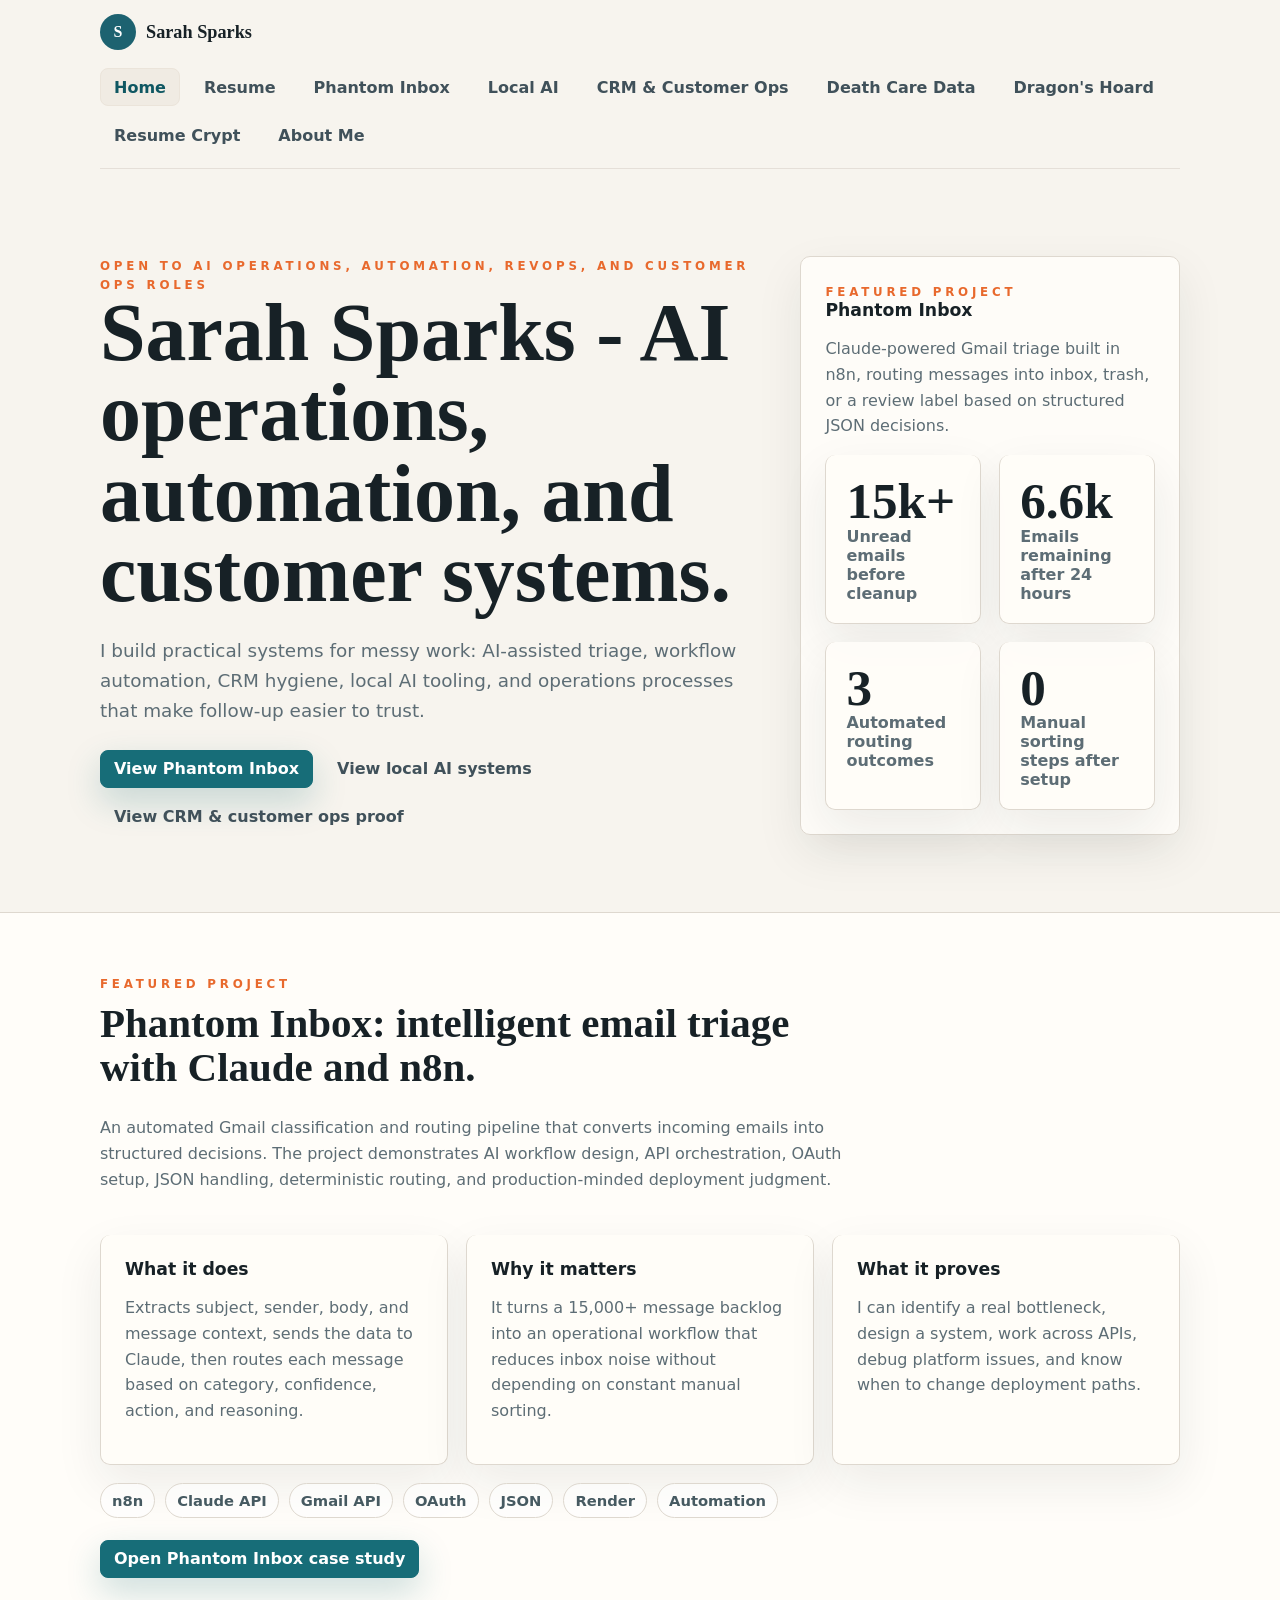
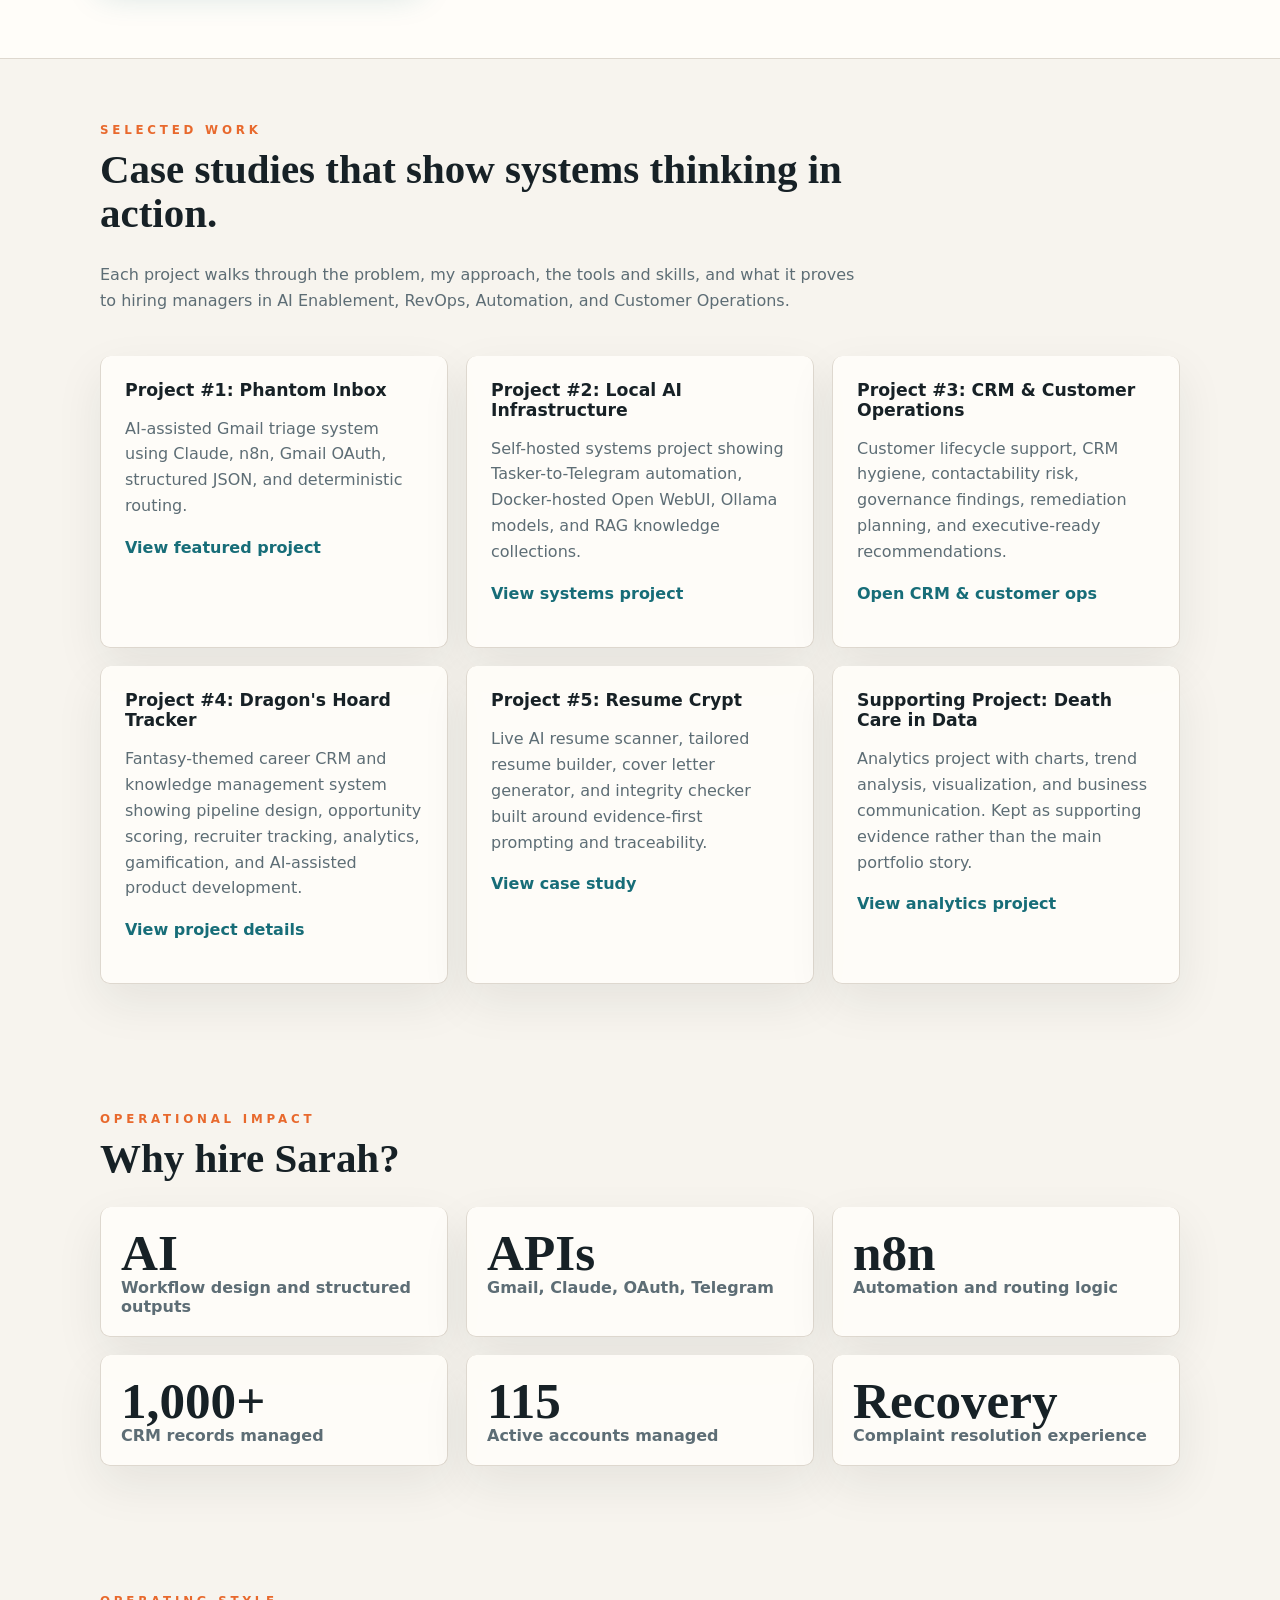
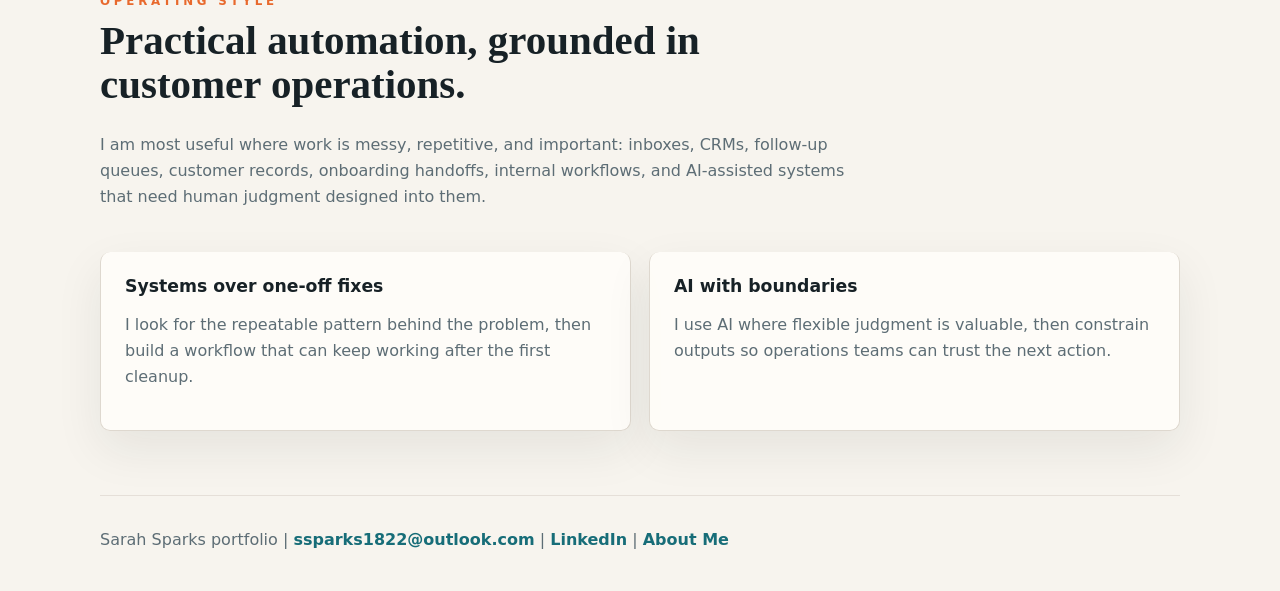
==== commit bf7e64ad: "Make header nav and brand tagline consistent across all pages" ====
--- a/index.html
+++ b/index.html
@@ -18,6 +18,7 @@
       <a class="button" href="phantom-inbox.html">Phantom Inbox</a>
       <a class="button" href="local-ai-infrastructure.html">Local AI</a>
       <a class="button" href="customer-success-portfolio.html">CRM & Customer Ops</a>
+      <a class="button" href="death-care-data.html">Death Care Data</a>
       <a class="button" href="dragon-hoard-tracker.html">Dragon's Hoard</a>
       <a class="button" href="resume-crypt.html">Resume Crypt</a>
       <a class="button" href="https://organizedchaosops.com/" target="_blank" rel="noreferrer">About Me</a>
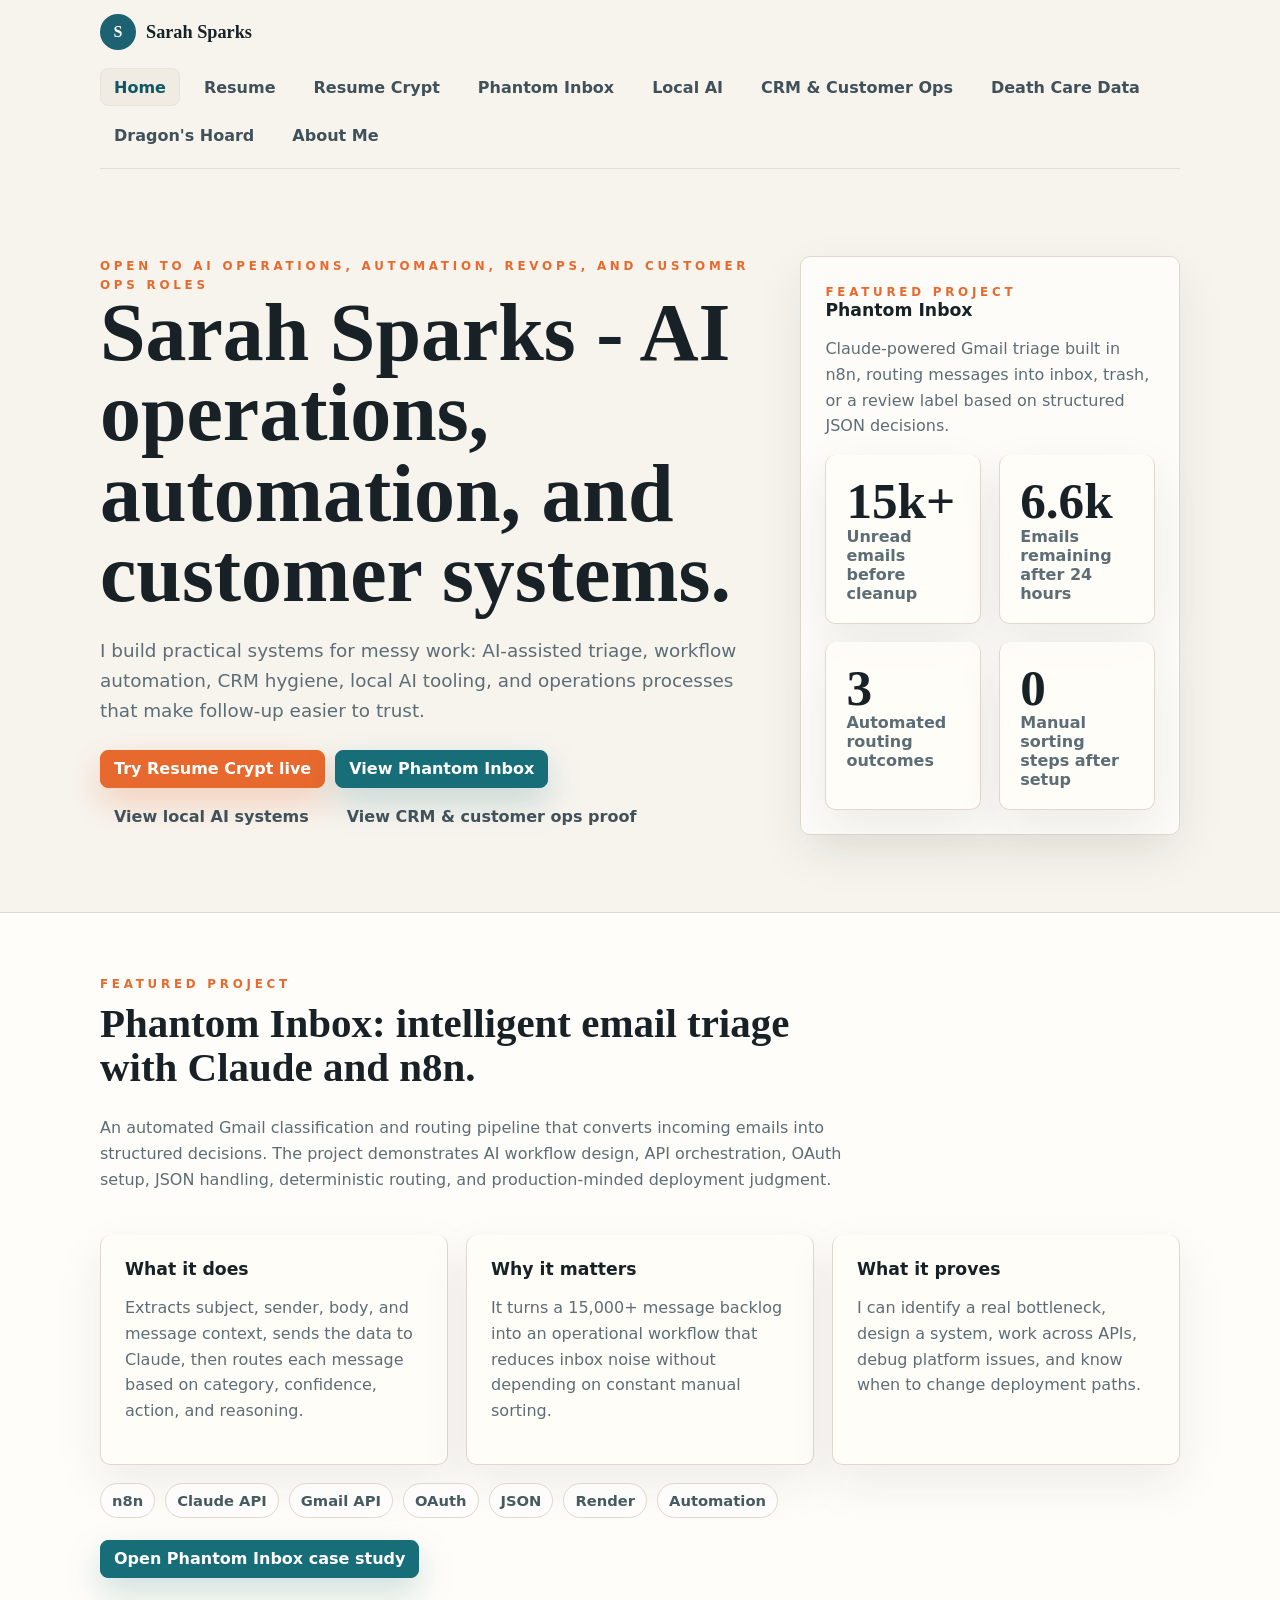
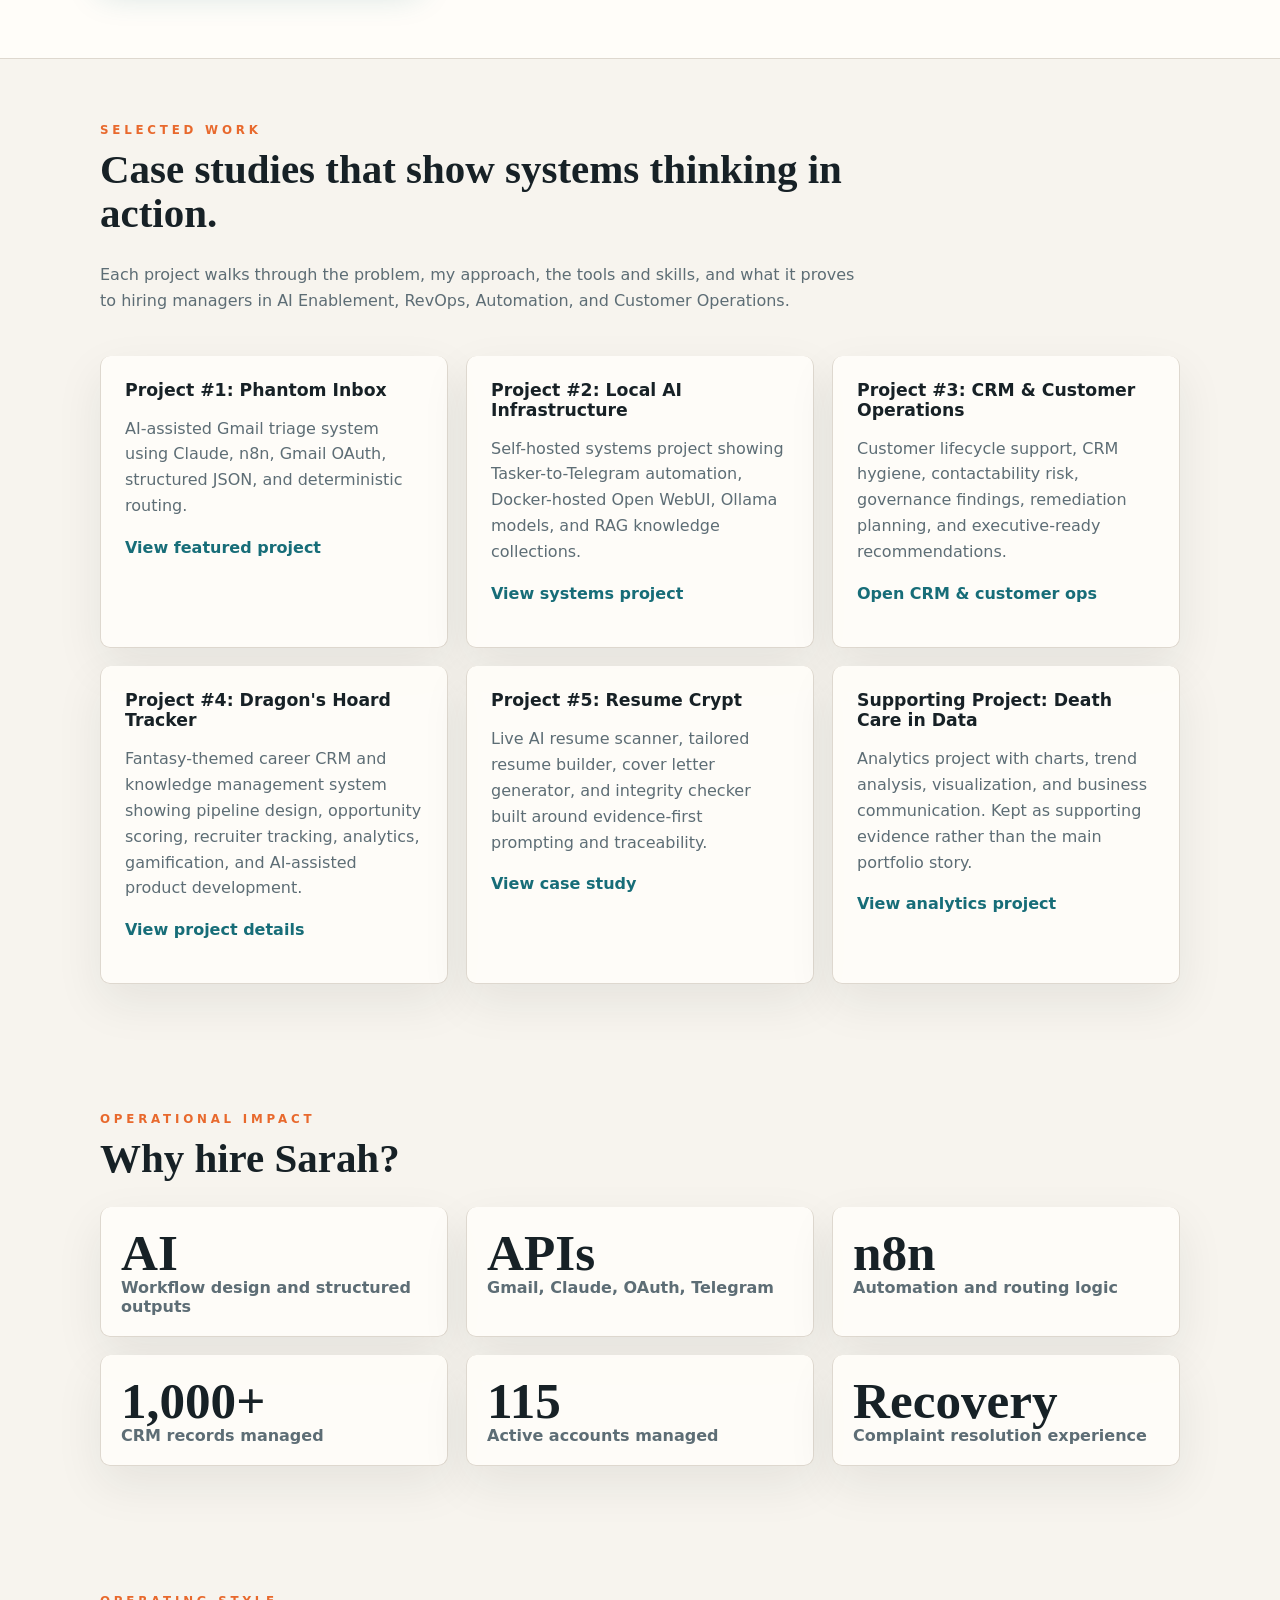
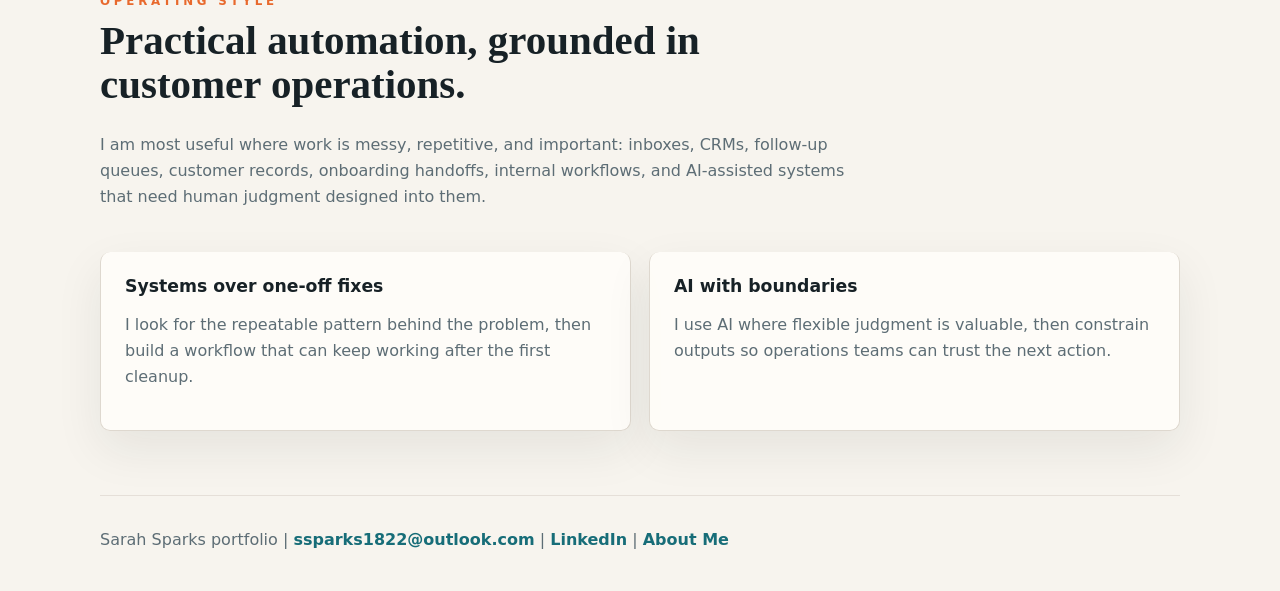
==== commit 15374f49: "Move Resume Crypt earlier in nav, feature CrewAI workflow first, add standout live-demo CTA" ====
--- a/index.html
+++ b/index.html
@@ -15,12 +15,12 @@
     <nav aria-label="Portfolio navigation">
       <a class="button active" href="index.html">Home</a>
       <a class="button" href="resume.html">Resume</a>
+      <a class="button" href="resume-crypt.html">Resume Crypt</a>
       <a class="button" href="phantom-inbox.html">Phantom Inbox</a>
       <a class="button" href="local-ai-infrastructure.html">Local AI</a>
       <a class="button" href="customer-success-portfolio.html">CRM & Customer Ops</a>
       <a class="button" href="death-care-data.html">Death Care Data</a>
       <a class="button" href="dragon-hoard-tracker.html">Dragon's Hoard</a>
-      <a class="button" href="resume-crypt.html">Resume Crypt</a>
       <a class="button" href="https://organizedchaosops.com/" target="_blank" rel="noreferrer">About Me</a>
     </nav>
   </header>
@@ -32,6 +32,7 @@
         <h1>Sarah Sparks - AI operations, automation, and customer systems.</h1>
         <p class="lede">I build practical systems for messy work: AI-assisted triage, workflow automation, CRM hygiene, local AI tooling, and operations processes that make follow-up easier to trust.</p>
         <div class="actions" style="margin-top:24px">
+          <a class="button accent" href="https://resume-crypt.onrender.com" target="_blank" rel="noreferrer">Try Resume Crypt live</a>
           <a class="button primary" href="phantom-inbox.html">View Phantom Inbox</a>
           <a class="button" href="local-ai-infrastructure.html">View local AI systems</a>
           <a class="button" href="customer-success-portfolio.html">View CRM & customer ops proof</a>
--- a/style.css
+++ b/style.css
@@ -26,6 +26,8 @@
 .button { min-height: 38px; display: inline-flex; align-items: center; justify-content: center; border: 1px solid transparent; border-radius: 8px; padding: 0 13px; background: transparent; color: #40515a; text-decoration: none; font-weight: 700; box-shadow: none; transition: transform .18s ease, box-shadow .18s ease, border-color .18s ease, background .18s ease, color .18s ease; }
 .button:hover { transform: translateY(-1px); color: #123f47; background: rgba(255,255,255,.62); border-color: var(--line); box-shadow: 0 10px 26px rgba(28,38,42,.07); }
 .button.primary { background: var(--blue); color: #fff; border-color: var(--blue); box-shadow: 0 14px 34px rgba(23,109,120,.22); }
+.button.accent { background: var(--amber); color: #fff; border-color: var(--amber); box-shadow: 0 14px 34px rgba(232,105,45,.28); }
+.button.accent:hover { color: #fff; background: #d65a20; border-color: #d65a20; }
 .button.active { background: #f0ebe3; border-color: #ebe4da; color: #0f5762; }
 h1, h2, h3 { margin: 0; color: #172126; letter-spacing: 0; }
 h1, h2 { font-family: Georgia, "Times New Roman", serif; font-weight: 800; }
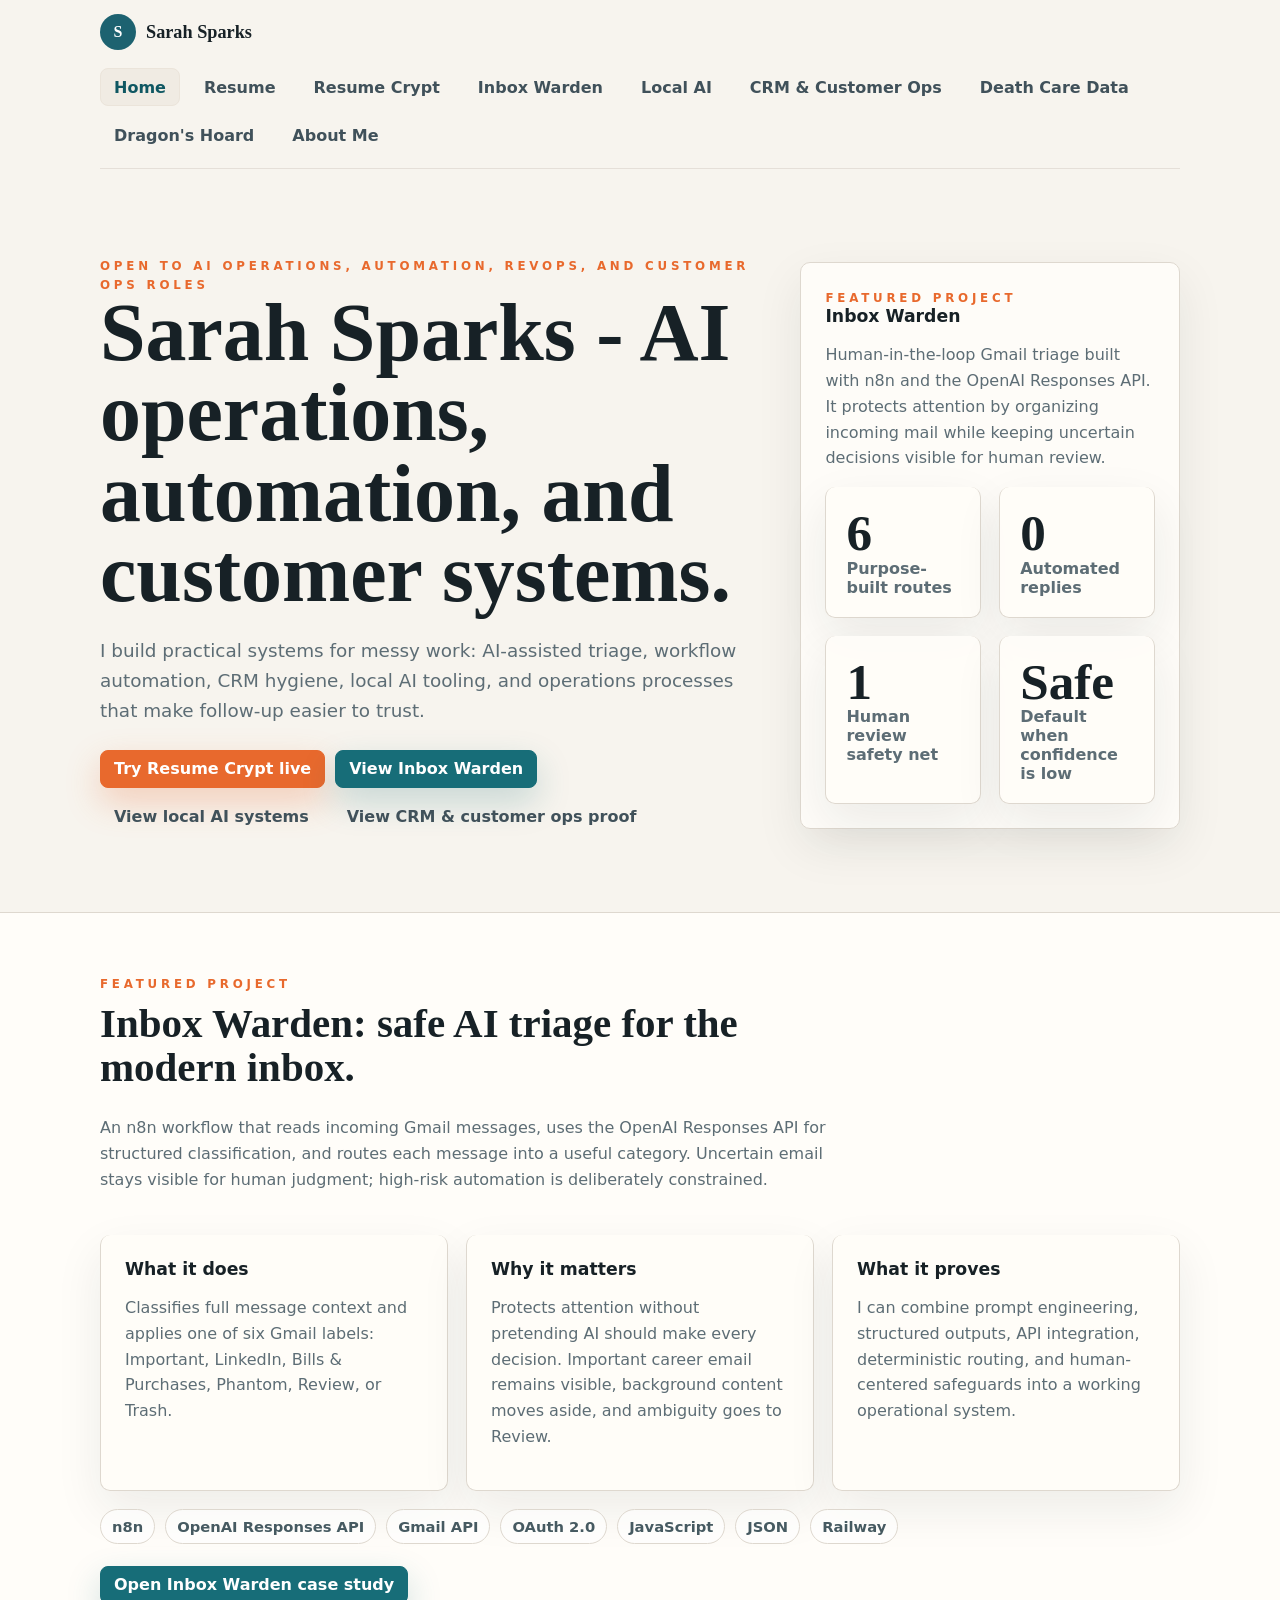
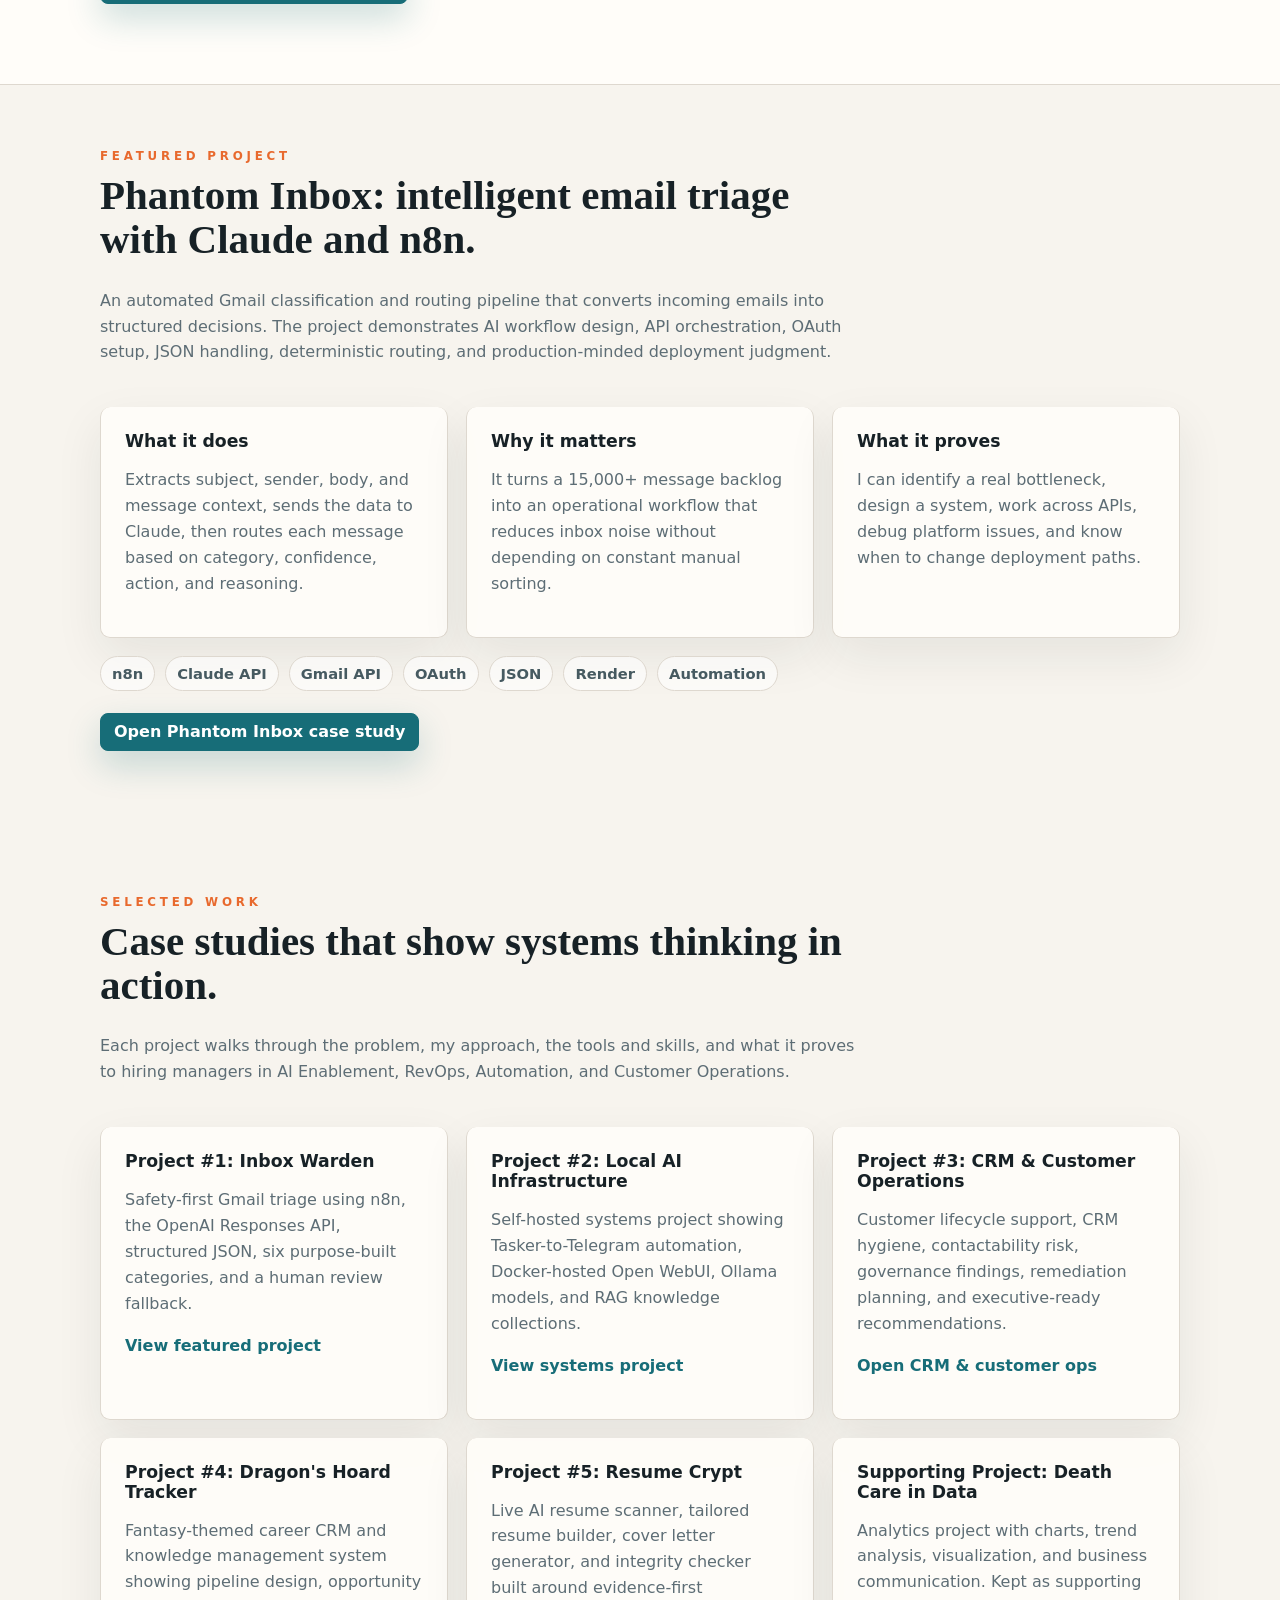
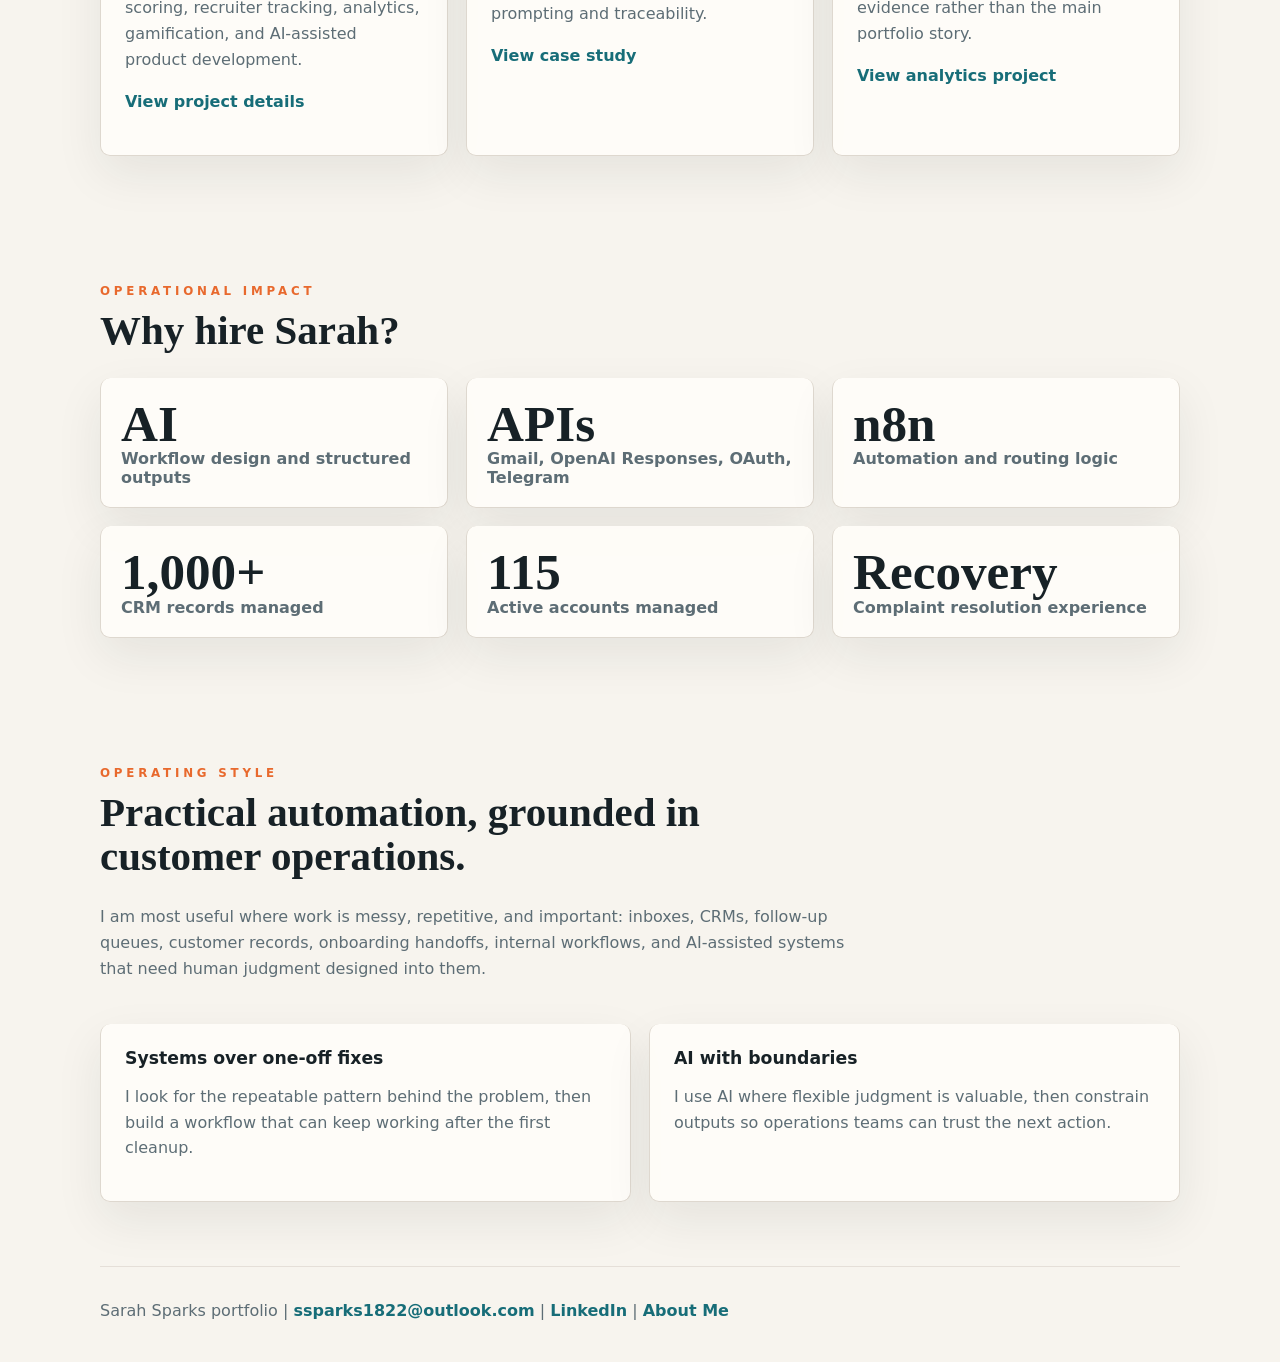
==== commit 7a9406b1: "Update homepage for Inbox Warden" ====
--- a/index.html
+++ b/index.html
@@ -16,7 +16,7 @@
       <a class="button active" href="index.html">Home</a>
       <a class="button" href="resume.html">Resume</a>
       <a class="button" href="resume-crypt.html">Resume Crypt</a>
-      <a class="button" href="phantom-inbox.html">Phantom Inbox</a>
+      <a class="button" href="phantom-inbox.html">Inbox Warden</a>
       <a class="button" href="local-ai-infrastructure.html">Local AI</a>
       <a class="button" href="customer-success-portfolio.html">CRM & Customer Ops</a>
       <a class="button" href="death-care-data.html">Death Care Data</a>
@@ -33,26 +33,53 @@
         <p class="lede">I build practical systems for messy work: AI-assisted triage, workflow automation, CRM hygiene, local AI tooling, and operations processes that make follow-up easier to trust.</p>
         <div class="actions" style="margin-top:24px">
           <a class="button accent" href="https://resume-crypt.onrender.com" target="_blank" rel="noreferrer">Try Resume Crypt live</a>
-          <a class="button primary" href="phantom-inbox.html">View Phantom Inbox</a>
+          <a class="button primary" href="phantom-inbox.html">View Inbox Warden</a>
           <a class="button" href="local-ai-infrastructure.html">View local AI systems</a>
           <a class="button" href="customer-success-portfolio.html">View CRM & customer ops proof</a>
         </div>
       </div>
       <aside class="panel">
         <span class="eyebrow">Featured Project</span>
-        <h3>Phantom Inbox</h3>
-        <p>Claude-powered Gmail triage built in n8n, routing messages into inbox, trash, or a review label based on structured JSON decisions.</p>
+        <h3>Inbox Warden</h3>
+        <p>Human-in-the-loop Gmail triage built with n8n and the OpenAI Responses API. It protects attention by organizing incoming mail while keeping uncertain decisions visible for human review.</p>
         <div class="metrics" style="grid-template-columns:1fr 1fr; margin-top:16px">
-          <div class="metric"><strong>15k+</strong><span>Unread emails before cleanup</span></div>
-          <div class="metric"><strong>6.6k</strong><span>Emails remaining after 24 hours</span></div>
-          <div class="metric"><strong>3</strong><span>Automated routing outcomes</span></div>
-          <div class="metric"><strong>0</strong><span>Manual sorting steps after setup</span></div>
+          <div class="metric"><strong>6</strong><span>Purpose-built routes</span></div>
+          <div class="metric"><strong>0</strong><span>Automated replies</span></div>
+          <div class="metric"><strong>1</strong><span>Human review safety net</span></div>
+          <div class="metric"><strong>Safe</strong><span>Default when confidence is low</span></div>
         </div>
       </aside>
     </section>
 
     <div class="band">
       <section class="wrap section">
+        <div class="section-head">
+          <span class="eyebrow">Featured Project</span>
+          <h2>Inbox Warden: safe AI triage for the modern inbox.</h2>
+          <p>An n8n workflow that reads incoming Gmail messages, uses the OpenAI Responses API for structured classification, and routes each message into a useful category. Uncertain email stays visible for human judgment; high-risk automation is deliberately constrained.</p>
+        </div>
+        <div class="grid-3">
+          <article class="card">
+            <h3>What it does</h3>
+            <p>Classifies full message context and applies one of six Gmail labels: Important, LinkedIn, Bills &amp; Purchases, Phantom, Review, or Trash.</p>
+          </article>
+          <article class="card" data-accent="teal">
+            <h3>Why it matters</h3>
+            <p>Protects attention without pretending AI should make every decision. Important career email remains visible, background content moves aside, and ambiguity goes to Review.</p>
+          </article>
+          <article class="card" data-accent="green">
+            <h3>What it proves</h3>
+            <p>I can combine prompt engineering, structured outputs, API integration, deterministic routing, and human-centered safeguards into a working operational system.</p>
+          </article>
+        </div>
+        <div class="chips" style="margin-top:18px">
+          <span class="chip">n8n</span><span class="chip">OpenAI Responses API</span><span class="chip">Gmail API</span><span class="chip">OAuth 2.0</span><span class="chip">JavaScript</span><span class="chip">JSON</span><span class="chip">Railway</span>
+        </div>
+        <p style="margin-top:22px"><a class="button primary" href="phantom-inbox.html">Open Inbox Warden case study</a></p>
+      </section>
+    </div>
+
+    <section class="wrap section">
         <div class="section-head">
           <span class="eyebrow">Featured Project</span>
           <h2>Phantom Inbox: intelligent email triage with Claude and n8n.</h2>
@@ -87,8 +114,8 @@
       </div>
       <div class="grid-3">
         <article class="card" data-accent="amber">
-          <h3>Project #1: Phantom Inbox</h3>
-          <p>AI-assisted Gmail triage system using Claude, n8n, Gmail OAuth, structured JSON, and deterministic routing.</p>
+          <h3>Project #1: Inbox Warden</h3>
+          <p>Safety-first Gmail triage using n8n, the OpenAI Responses API, structured JSON, six purpose-built categories, and a human review fallback.</p>
           <p><a class="link" href="phantom-inbox.html">View featured project</a></p>
         </article>
         <article class="card" data-accent="teal">
@@ -123,7 +150,7 @@
       <div class="section-head"><span class="eyebrow">Operational Impact</span><h2>Why hire Sarah?</h2></div>
       <div class="metrics">
         <div class="metric"><strong>AI</strong><span>Workflow design and structured outputs</span></div>
-        <div class="metric"><strong>APIs</strong><span>Gmail, Claude, OAuth, Telegram</span></div>
+        <div class="metric"><strong>APIs</strong><span>Gmail, OpenAI Responses, OAuth, Telegram</span></div>
         <div class="metric"><strong>n8n</strong><span>Automation and routing logic</span></div>
         <div class="metric"><strong>1,000+</strong><span>CRM records managed</span></div>
         <div class="metric"><strong>115</strong><span>Active accounts managed</span></div>
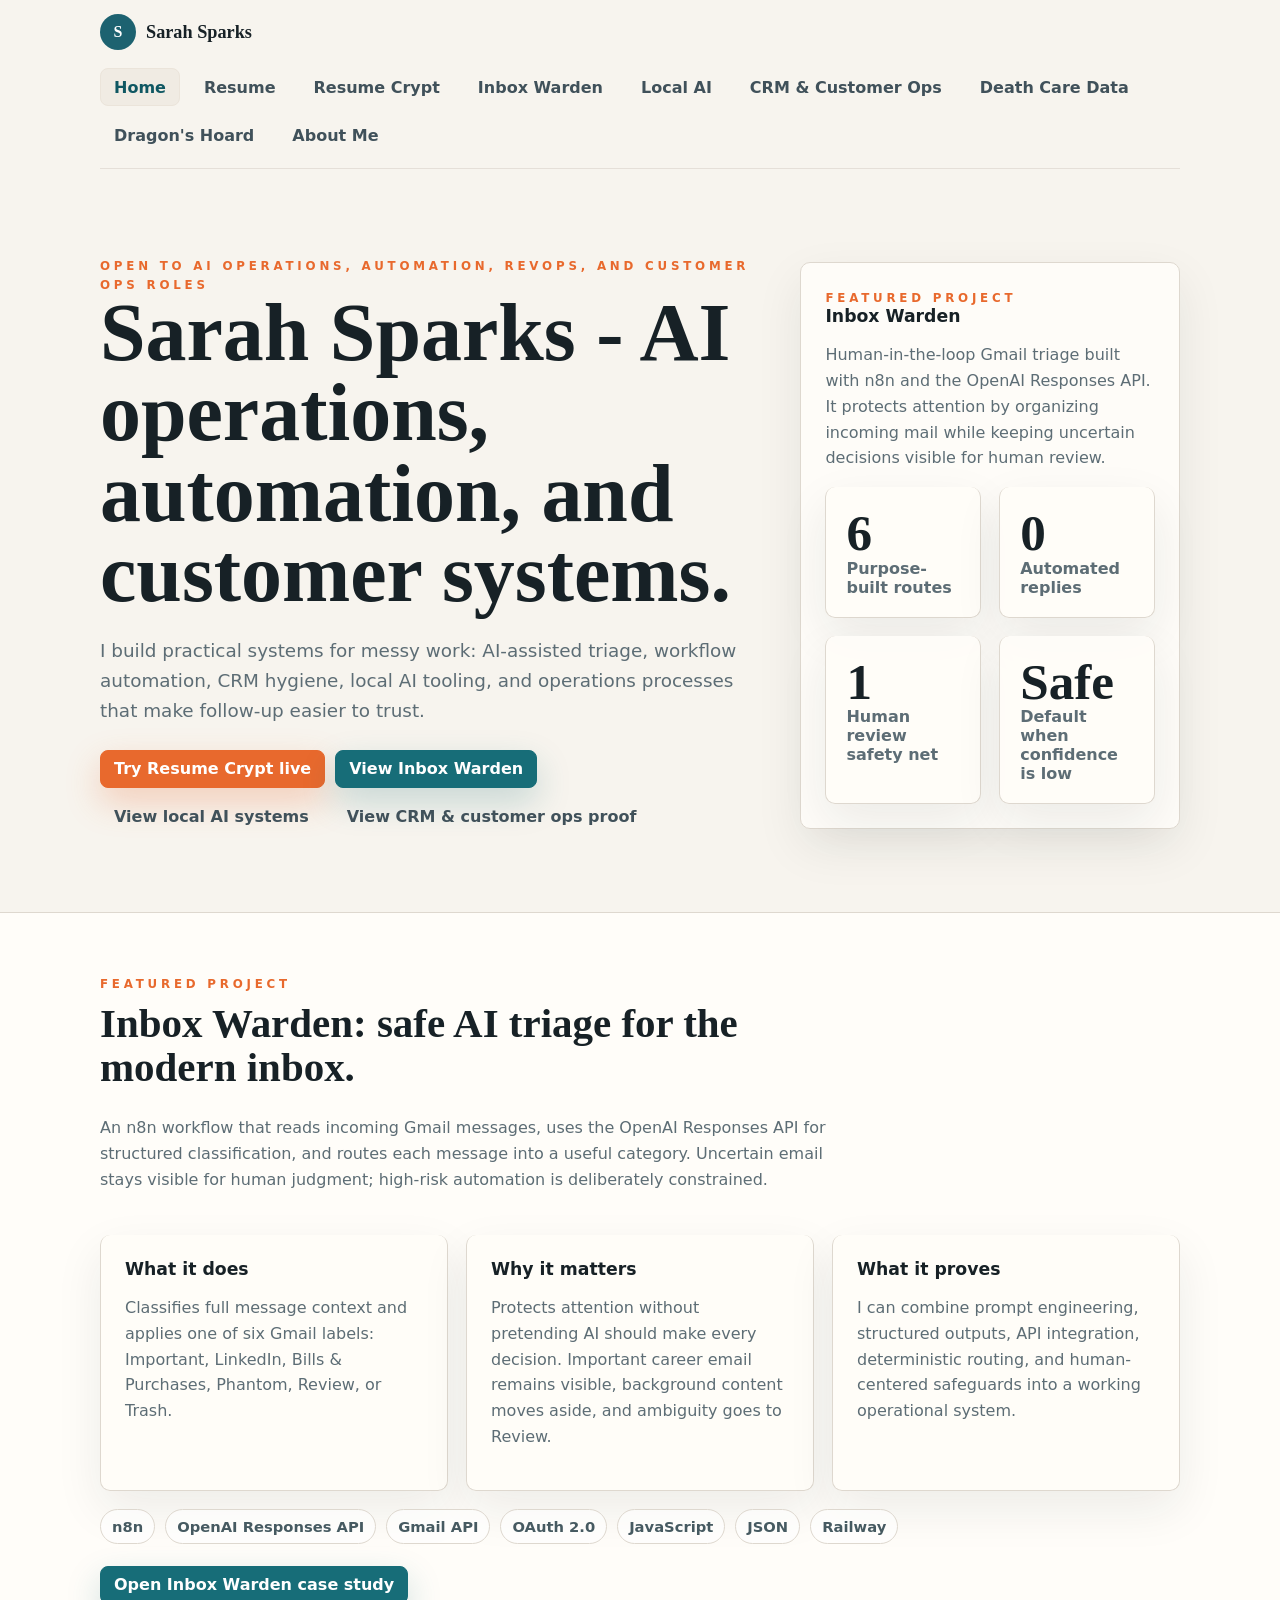
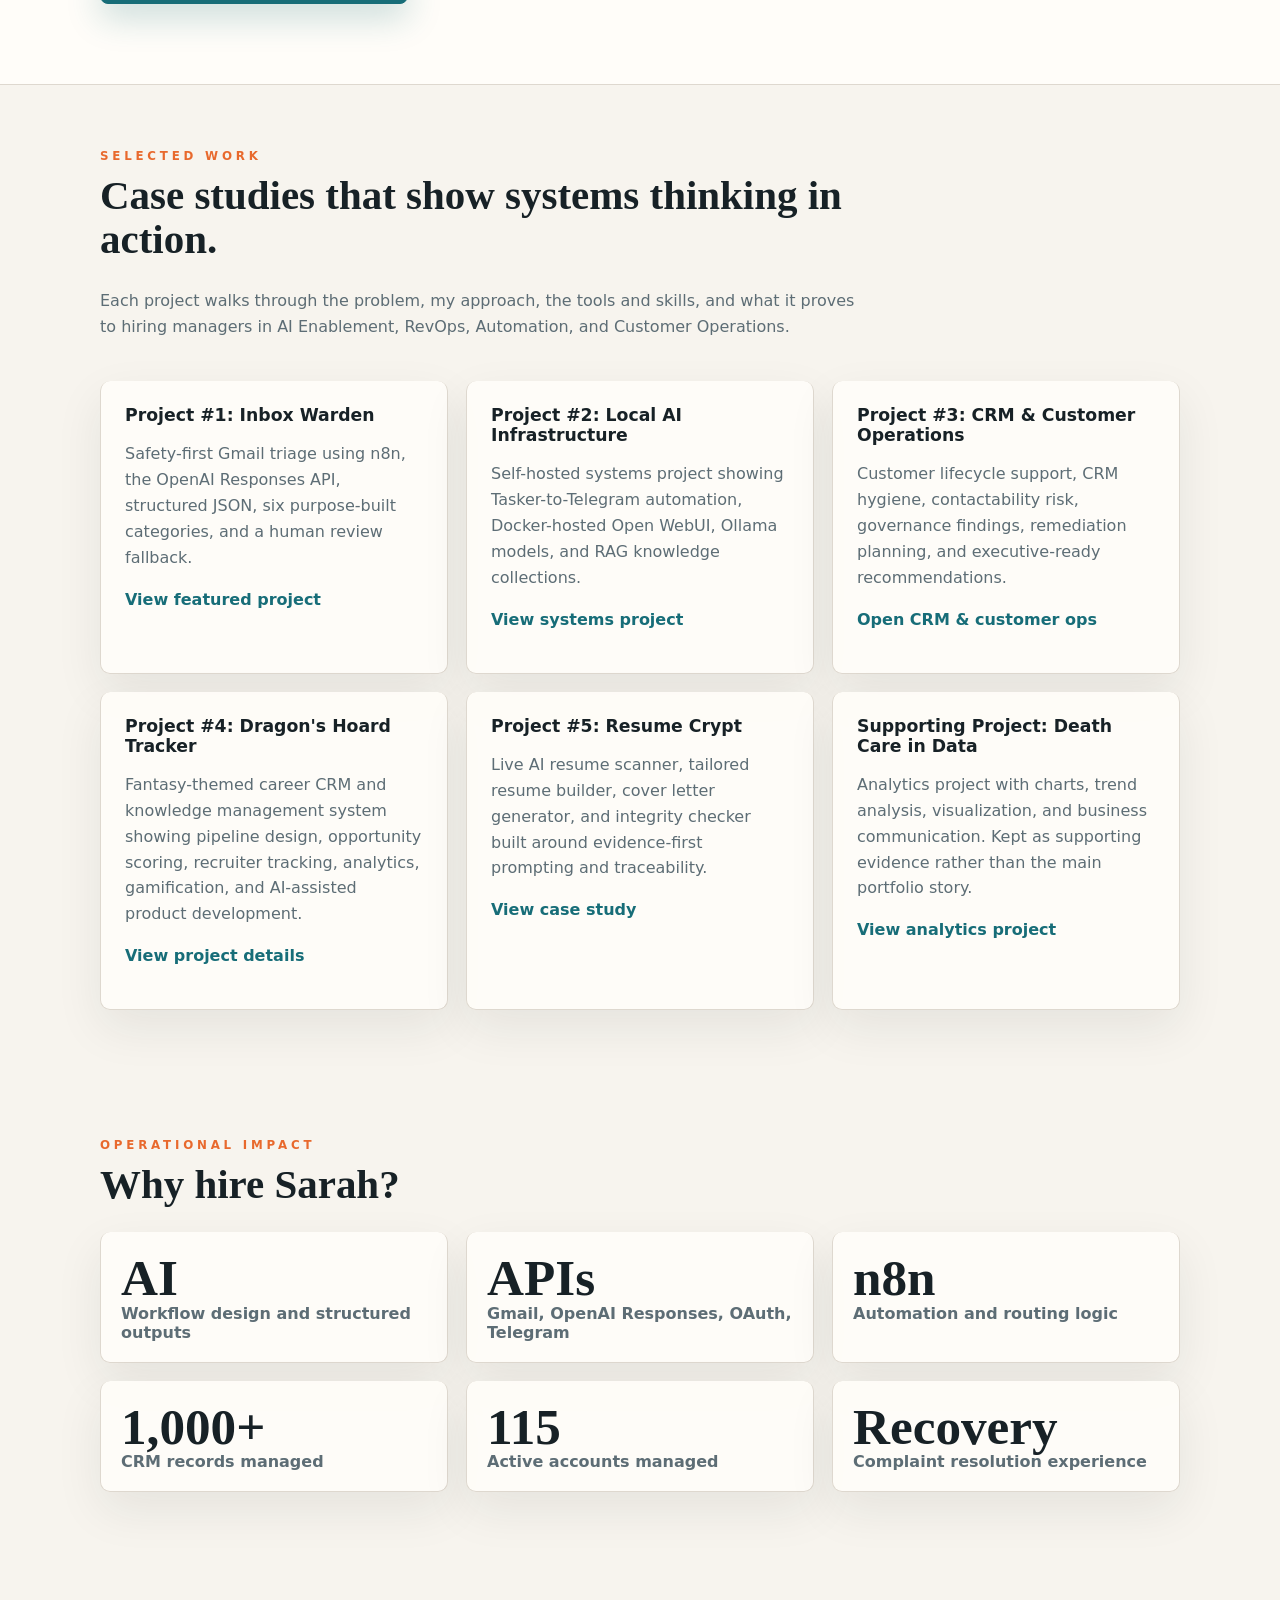
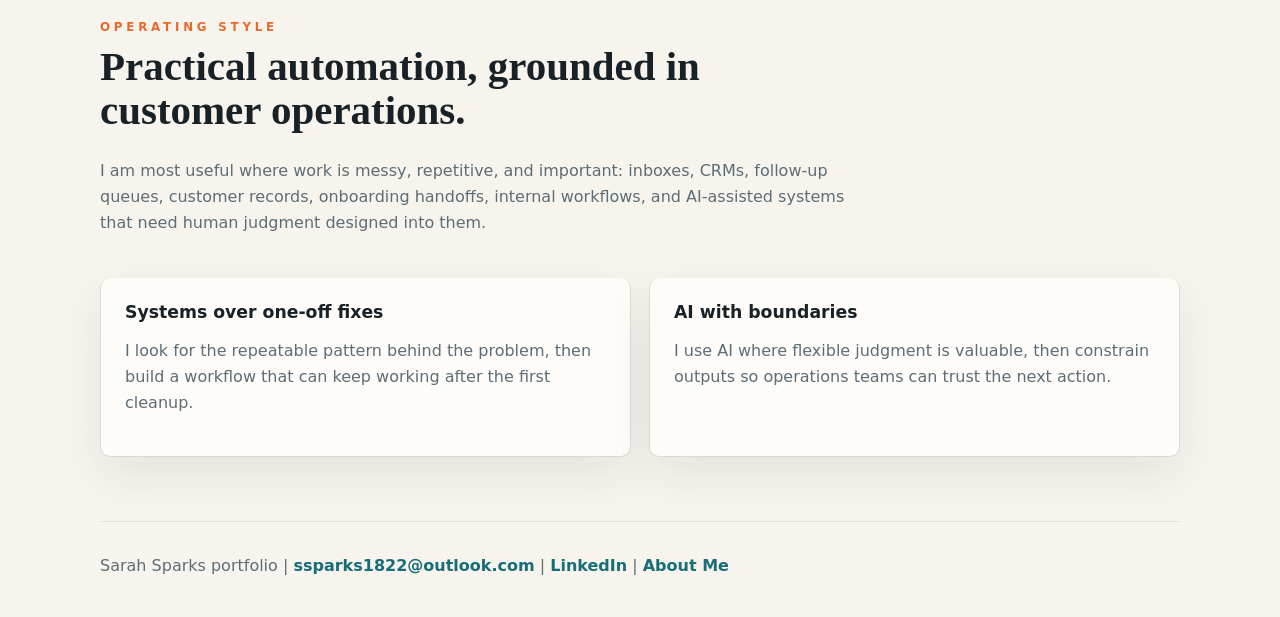
==== commit 89341cdb: "Remove legacy Phantom Inbox homepage section" ====
--- a/index.html
+++ b/index.html
@@ -80,33 +80,6 @@
     </div>
 
     <section class="wrap section">
-        <div class="section-head">
-          <span class="eyebrow">Featured Project</span>
-          <h2>Phantom Inbox: intelligent email triage with Claude and n8n.</h2>
-          <p>An automated Gmail classification and routing pipeline that converts incoming emails into structured decisions. The project demonstrates AI workflow design, API orchestration, OAuth setup, JSON handling, deterministic routing, and production-minded deployment judgment.</p>
-        </div>
-        <div class="grid-3">
-          <article class="card">
-            <h3>What it does</h3>
-            <p>Extracts subject, sender, body, and message context, sends the data to Claude, then routes each message based on category, confidence, action, and reasoning.</p>
-          </article>
-          <article class="card" data-accent="teal">
-            <h3>Why it matters</h3>
-            <p>It turns a 15,000+ message backlog into an operational workflow that reduces inbox noise without depending on constant manual sorting.</p>
-          </article>
-          <article class="card" data-accent="green">
-            <h3>What it proves</h3>
-            <p>I can identify a real bottleneck, design a system, work across APIs, debug platform issues, and know when to change deployment paths.</p>
-          </article>
-        </div>
-        <div class="chips" style="margin-top:18px">
-          <span class="chip">n8n</span><span class="chip">Claude API</span><span class="chip">Gmail API</span><span class="chip">OAuth</span><span class="chip">JSON</span><span class="chip">Render</span><span class="chip">Automation</span>
-        </div>
-        <p style="margin-top:22px"><a class="button primary" href="phantom-inbox.html">Open Phantom Inbox case study</a></p>
-      </section>
-    </div>
-
-    <section class="wrap section">
       <div class="section-head">
         <span class="eyebrow">Selected Work</span>
         <h2>Case studies that show systems thinking in action.</h2>
--- a/style.css
+++ b/style.css
@@ -104,3 +104,12 @@
 .docker-card th { color: #c5d0d8; }
 .status-dot { width: 10px; height: 10px; display: inline-block; border-radius: 999px; background: #18b6a8; margin-right: 8px; }
 @media (max-width: 560px) { .docker-card { overflow-x: auto; } .docker-card table { min-width: 560px; } }
+
+
+/* Inbox Warden */
+.category-grid .card { position: relative; padding-top: 68px; }
+.category-icon { position: absolute; top: 20px; left: 24px; display: grid; place-items: center; width: 36px; height: 36px; border-radius: 9px; background: var(--soft); font-size: 1.2rem; }
+.principles .card { min-height: 210px; }
+.principle-number { display: block; margin-bottom: 28px; color: var(--amber); font-family: Georgia, "Times New Roman", serif; font-size: 2rem; line-height: 1; }
+.principles .card[data-accent="teal"] .principle-number { color: var(--teal); }
+.principles .card[data-accent="green"] .principle-number { color: var(--green); }
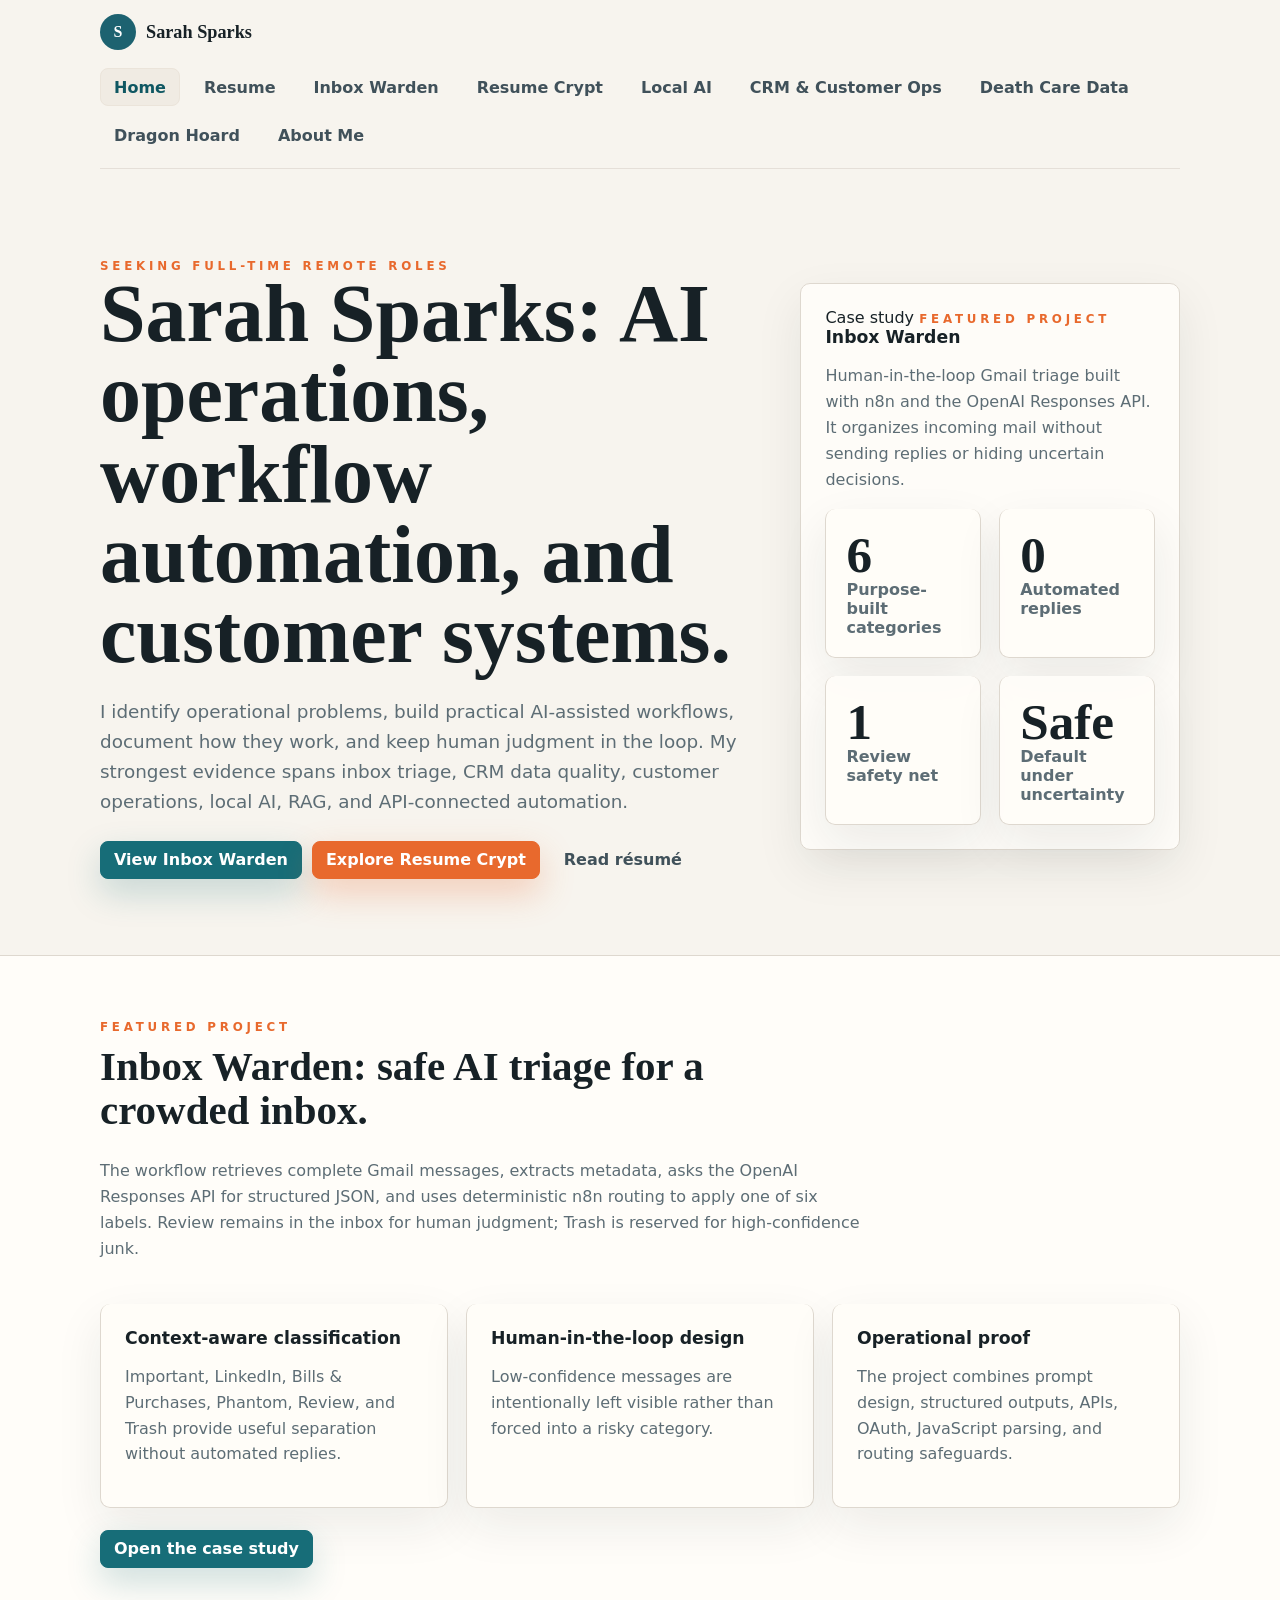
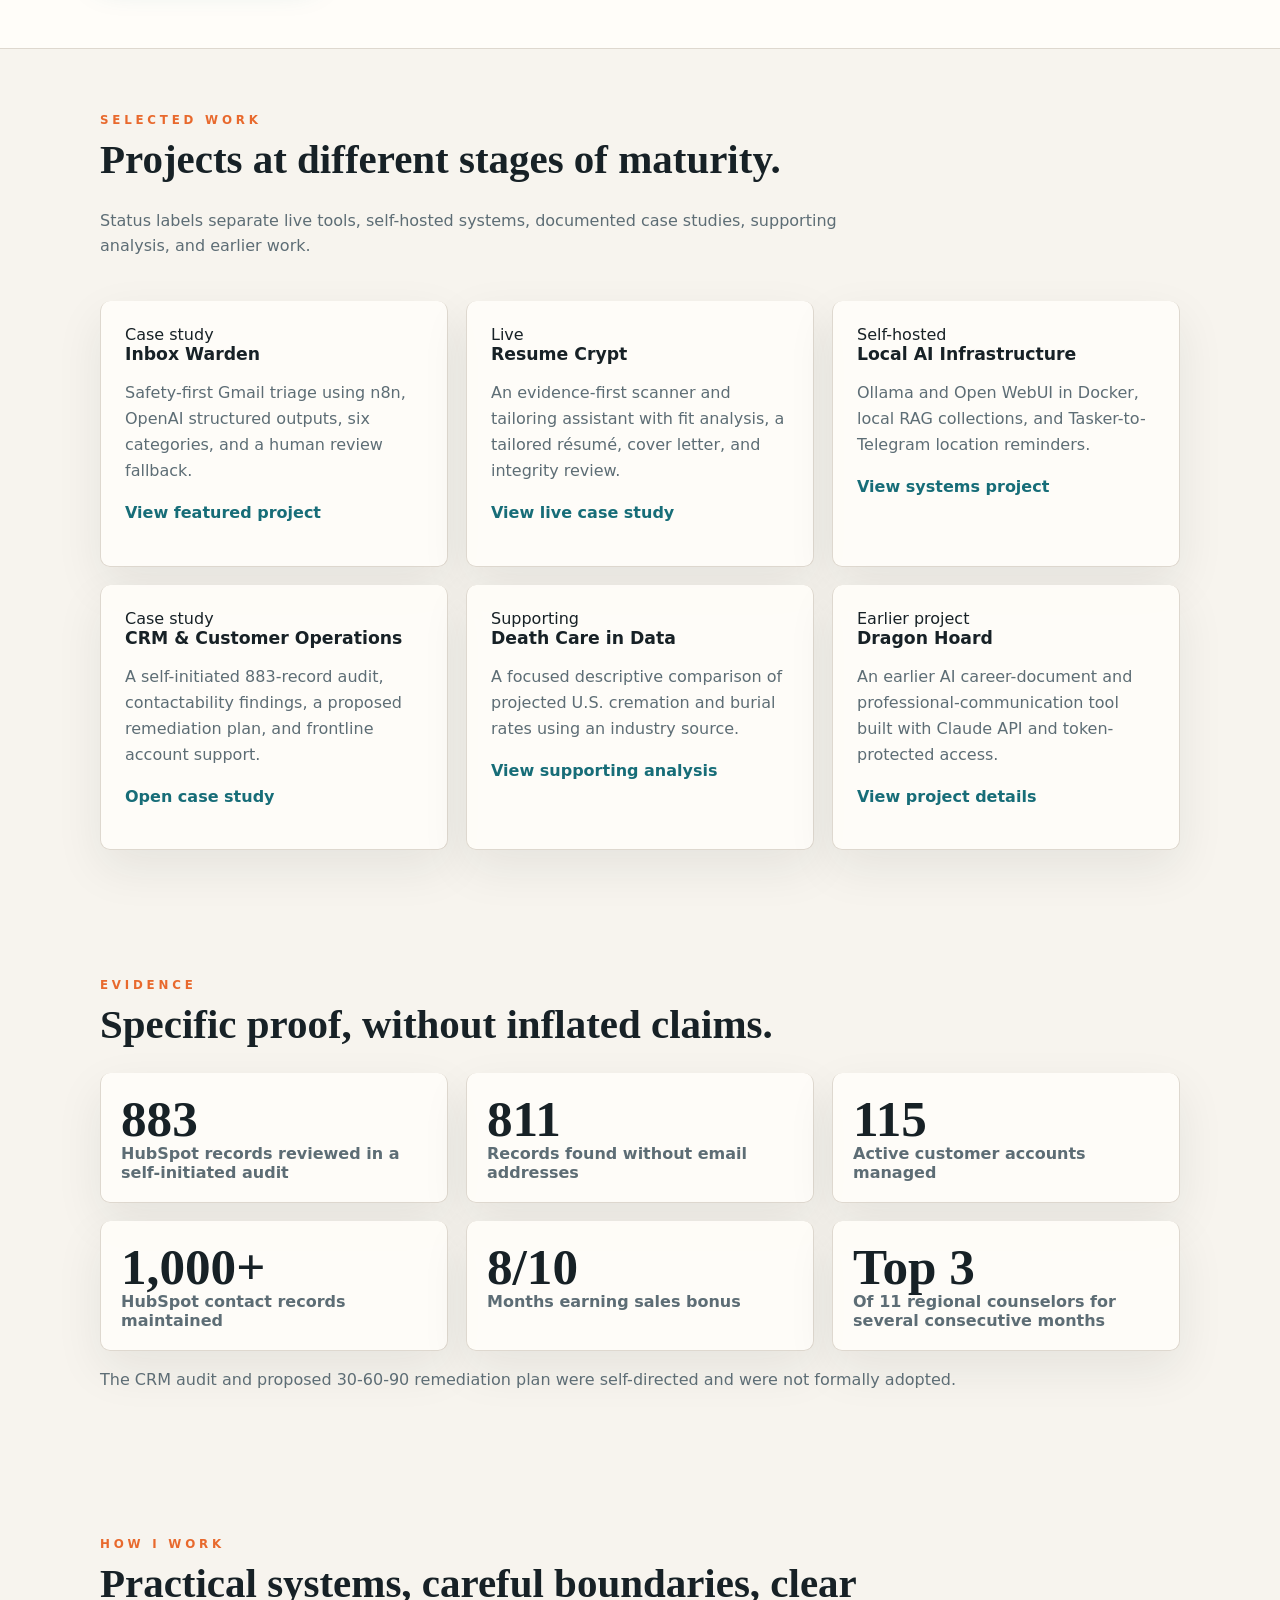
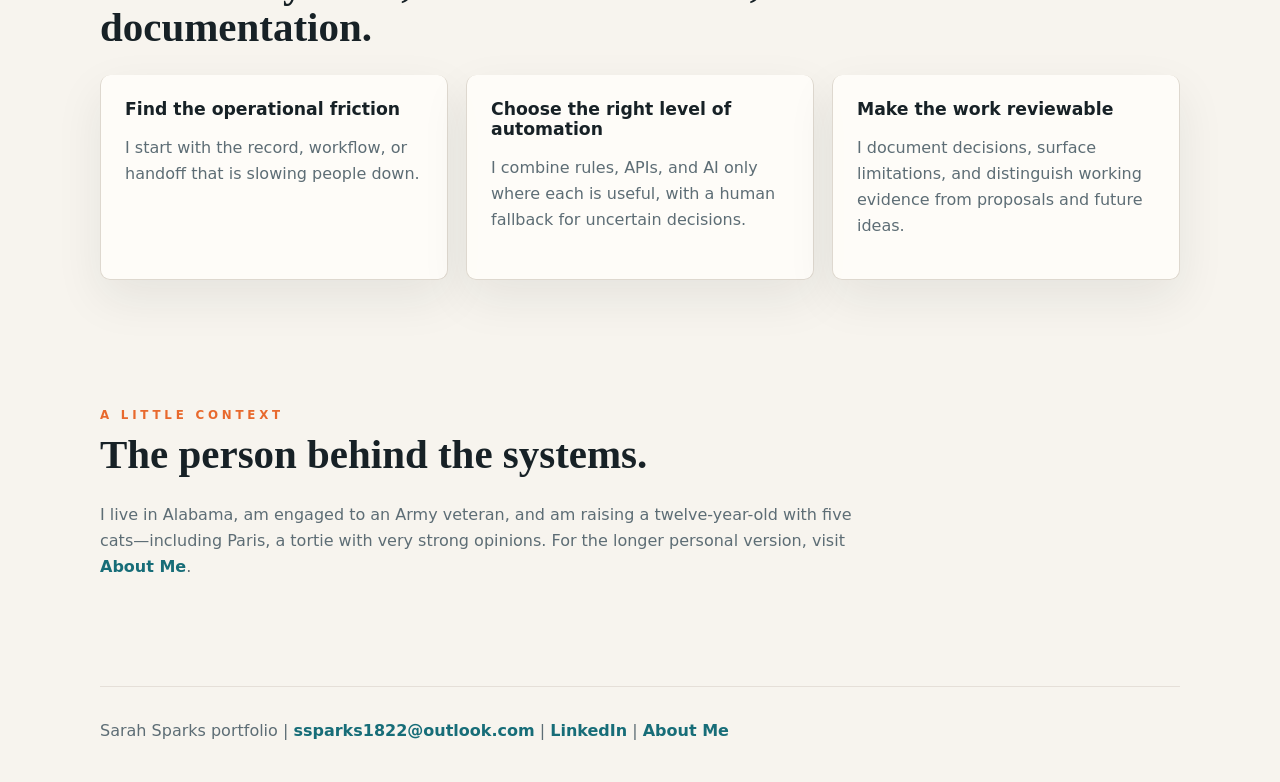
==== commit e15d8d7b: "Rewrite homepage around verified portfolio evidence" ====
--- a/index.html
+++ b/index.html
@@ -3,7 +3,12 @@
 <head>
   <meta charset="utf-8" />
   <meta name="viewport" content="width=device-width, initial-scale=1" />
-  <title>Sarah Sparks | AI Operations & Automation Portfolio</title>
+  <title>Sarah Sparks | AI Operations, Workflow Automation & CRM Systems</title>
+  <meta name="description" content="Technical portfolio of Sarah Sparks, featuring human-in-the-loop AI systems, workflow automation, CRM data-quality analysis, local AI infrastructure, RAG, and customer operations." />
+  <meta property="og:title" content="Sarah Sparks | AI Operations, Workflow Automation & CRM Systems" />
+  <meta property="og:description" content="Human-in-the-loop AI systems, workflow automation, CRM data-quality analysis, local AI infrastructure, RAG, and customer operations." />
+  <meta property="og:type" content="website" />
+  <meta property="og:url" content="https://prsesa1822.github.io/ssparks/" />
   <link rel="stylesheet" href="style.css" />
   <script async src="https://www.googletagmanager.com/gtag/js?id=G-N4ZPCLXSCS"></script>
   <script>window.dataLayer=window.dataLayer||[];function gtag(){dataLayer.push(arguments);}gtag('js',new Date());gtag('config','G-N4ZPCLXSCS');</script>
@@ -11,16 +16,16 @@
 </head>
 <body>
   <header>
-    <div class="brand"><strong>Sarah Sparks</strong><span>AI Operations | Automation | Customer Ops</span></div>
+    <div class="brand"><strong>Sarah Sparks</strong><span>AI Operations | Workflow Automation | CRM Systems</span></div>
     <nav aria-label="Portfolio navigation">
       <a class="button active" href="index.html">Home</a>
       <a class="button" href="resume.html">Resume</a>
+      <a class="button" href="phantom-inbox.html">Inbox Warden</a>
       <a class="button" href="resume-crypt.html">Resume Crypt</a>
-      <a class="button" href="phantom-inbox.html">Inbox Warden</a>
       <a class="button" href="local-ai-infrastructure.html">Local AI</a>
-      <a class="button" href="customer-success-portfolio.html">CRM & Customer Ops</a>
+      <a class="button" href="customer-success-portfolio.html">CRM &amp; Customer Ops</a>
       <a class="button" href="death-care-data.html">Death Care Data</a>
-      <a class="button" href="dragon-hoard-tracker.html">Dragon's Hoard</a>
+      <a class="button" href="dragon-hoard-tracker.html">Dragon Hoard</a>
       <a class="button" href="https://organizedchaosops.com/" target="_blank" rel="noreferrer">About Me</a>
     </nav>
   </header>
@@ -28,25 +33,25 @@
   <main>
     <section class="wrap hero">
       <div>
-        <span class="eyebrow">Open to AI operations, automation, RevOps, and customer ops roles</span>
-        <h1>Sarah Sparks - AI operations, automation, and customer systems.</h1>
-        <p class="lede">I build practical systems for messy work: AI-assisted triage, workflow automation, CRM hygiene, local AI tooling, and operations processes that make follow-up easier to trust.</p>
+        <span class="eyebrow">Seeking full-time remote roles</span>
+        <h1>Sarah Sparks: AI operations, workflow automation, and customer systems.</h1>
+        <p class="lede">I identify operational problems, build practical AI-assisted workflows, document how they work, and keep human judgment in the loop. My strongest evidence spans inbox triage, CRM data quality, customer operations, local AI, RAG, and API-connected automation.</p>
         <div class="actions" style="margin-top:24px">
-          <a class="button accent" href="https://resume-crypt.onrender.com" target="_blank" rel="noreferrer">Try Resume Crypt live</a>
           <a class="button primary" href="phantom-inbox.html">View Inbox Warden</a>
-          <a class="button" href="local-ai-infrastructure.html">View local AI systems</a>
-          <a class="button" href="customer-success-portfolio.html">View CRM & customer ops proof</a>
+          <a class="button accent" href="resume-crypt.html">Explore Resume Crypt</a>
+          <a class="button" href="resume.html">Read résumé</a>
         </div>
       </div>
       <aside class="panel">
+        <span class="status">Case study</span>
         <span class="eyebrow">Featured Project</span>
         <h3>Inbox Warden</h3>
-        <p>Human-in-the-loop Gmail triage built with n8n and the OpenAI Responses API. It protects attention by organizing incoming mail while keeping uncertain decisions visible for human review.</p>
+        <p>Human-in-the-loop Gmail triage built with n8n and the OpenAI Responses API. It organizes incoming mail without sending replies or hiding uncertain decisions.</p>
         <div class="metrics" style="grid-template-columns:1fr 1fr; margin-top:16px">
-          <div class="metric"><strong>6</strong><span>Purpose-built routes</span></div>
+          <div class="metric"><strong>6</strong><span>Purpose-built categories</span></div>
           <div class="metric"><strong>0</strong><span>Automated replies</span></div>
-          <div class="metric"><strong>1</strong><span>Human review safety net</span></div>
-          <div class="metric"><strong>Safe</strong><span>Default when confidence is low</span></div>
+          <div class="metric"><strong>1</strong><span>Review safety net</span></div>
+          <div class="metric"><strong>Safe</strong><span>Default under uncertainty</span></div>
         </div>
       </aside>
     </section>
@@ -55,95 +60,65 @@
       <section class="wrap section">
         <div class="section-head">
           <span class="eyebrow">Featured Project</span>
-          <h2>Inbox Warden: safe AI triage for the modern inbox.</h2>
-          <p>An n8n workflow that reads incoming Gmail messages, uses the OpenAI Responses API for structured classification, and routes each message into a useful category. Uncertain email stays visible for human judgment; high-risk automation is deliberately constrained.</p>
+          <h2>Inbox Warden: safe AI triage for a crowded inbox.</h2>
+          <p>The workflow retrieves complete Gmail messages, extracts metadata, asks the OpenAI Responses API for structured JSON, and uses deterministic n8n routing to apply one of six labels. Review remains in the inbox for human judgment; Trash is reserved for high-confidence junk.</p>
         </div>
         <div class="grid-3">
-          <article class="card">
-            <h3>What it does</h3>
-            <p>Classifies full message context and applies one of six Gmail labels: Important, LinkedIn, Bills &amp; Purchases, Phantom, Review, or Trash.</p>
-          </article>
-          <article class="card" data-accent="teal">
-            <h3>Why it matters</h3>
-            <p>Protects attention without pretending AI should make every decision. Important career email remains visible, background content moves aside, and ambiguity goes to Review.</p>
-          </article>
-          <article class="card" data-accent="green">
-            <h3>What it proves</h3>
-            <p>I can combine prompt engineering, structured outputs, API integration, deterministic routing, and human-centered safeguards into a working operational system.</p>
-          </article>
+          <article class="card"><h3>Context-aware classification</h3><p>Important, LinkedIn, Bills &amp; Purchases, Phantom, Review, and Trash provide useful separation without automated replies.</p></article>
+          <article class="card" data-accent="teal"><h3>Human-in-the-loop design</h3><p>Low-confidence messages are intentionally left visible rather than forced into a risky category.</p></article>
+          <article class="card" data-accent="green"><h3>Operational proof</h3><p>The project combines prompt design, structured outputs, APIs, OAuth, JavaScript parsing, and routing safeguards.</p></article>
         </div>
-        <div class="chips" style="margin-top:18px">
-          <span class="chip">n8n</span><span class="chip">OpenAI Responses API</span><span class="chip">Gmail API</span><span class="chip">OAuth 2.0</span><span class="chip">JavaScript</span><span class="chip">JSON</span><span class="chip">Railway</span>
-        </div>
-        <p style="margin-top:22px"><a class="button primary" href="phantom-inbox.html">Open Inbox Warden case study</a></p>
+        <p style="margin-top:22px"><a class="button primary" href="phantom-inbox.html">Open the case study</a></p>
       </section>
     </div>
 
     <section class="wrap section">
       <div class="section-head">
         <span class="eyebrow">Selected Work</span>
-        <h2>Case studies that show systems thinking in action.</h2>
-        <p>Each project walks through the problem, my approach, the tools and skills, and what it proves to hiring managers in AI Enablement, RevOps, Automation, and Customer Operations.</p>
+        <h2>Projects at different stages of maturity.</h2>
+        <p>Status labels separate live tools, self-hosted systems, documented case studies, supporting analysis, and earlier work.</p>
       </div>
       <div class="grid-3">
-        <article class="card" data-accent="amber">
-          <h3>Project #1: Inbox Warden</h3>
-          <p>Safety-first Gmail triage using n8n, the OpenAI Responses API, structured JSON, six purpose-built categories, and a human review fallback.</p>
-          <p><a class="link" href="phantom-inbox.html">View featured project</a></p>
-        </article>
-        <article class="card" data-accent="teal">
-          <h3>Project #2: Local AI Infrastructure</h3>
-          <p>Self-hosted systems project showing Tasker-to-Telegram automation, Docker-hosted Open WebUI, Ollama models, and RAG knowledge collections.</p>
-          <p><a class="link" href="local-ai-infrastructure.html">View systems project</a></p>
-        </article>
-        <article class="card" data-accent="green">
-          <h3>Project #3: CRM & Customer Operations</h3>
-          <p>Customer lifecycle support, CRM hygiene, contactability risk, governance findings, remediation planning, and executive-ready recommendations.</p>
-          <p><a class="link" href="customer-success-portfolio.html">Open CRM & customer ops</a></p>
-        </article>
-        <article class="card">
-          <h3>Project #4: Dragon's Hoard Tracker</h3>
-          <p>Fantasy-themed career CRM and knowledge management system showing pipeline design, opportunity scoring, recruiter tracking, analytics, gamification, and AI-assisted product development.</p>
-          <p><a class="link" href="dragon-hoard-tracker.html">View project details</a></p>
-        </article>
-        <article class="card" data-accent="amber">
-          <h3>Project #5: Resume Crypt</h3>
-          <p>Live AI resume scanner, tailored resume builder, cover letter generator, and integrity checker built around evidence-first prompting and traceability.</p>
-          <p><a class="link" href="resume-crypt.html">View case study</a></p>
-        </article>
-        <article class="card" data-accent="teal">
-          <h3>Supporting Project: Death Care in Data</h3>
-          <p>Analytics project with charts, trend analysis, visualization, and business communication. Kept as supporting evidence rather than the main portfolio story.</p>
-          <p><a class="link" href="death-care-data.html">View analytics project</a></p>
-        </article>
+        <article class="card" data-accent="amber"><span class="status">Case study</span><h3>Inbox Warden</h3><p>Safety-first Gmail triage using n8n, OpenAI structured outputs, six categories, and a human review fallback.</p><p><a class="link" href="phantom-inbox.html">View featured project</a></p></article>
+        <article class="card" data-accent="green"><span class="status">Live</span><h3>Resume Crypt</h3><p>An evidence-first scanner and tailoring assistant with fit analysis, a tailored résumé, cover letter, and integrity review.</p><p><a class="link" href="resume-crypt.html">View live case study</a></p></article>
+        <article class="card" data-accent="teal"><span class="status">Self-hosted</span><h3>Local AI Infrastructure</h3><p>Ollama and Open WebUI in Docker, local RAG collections, and Tasker-to-Telegram location reminders.</p><p><a class="link" href="local-ai-infrastructure.html">View systems project</a></p></article>
+        <article class="card"><span class="status">Case study</span><h3>CRM &amp; Customer Operations</h3><p>A self-initiated 883-record audit, contactability findings, a proposed remediation plan, and frontline account support.</p><p><a class="link" href="customer-success-portfolio.html">Open case study</a></p></article>
+        <article class="card" data-accent="amber"><span class="status">Supporting</span><h3>Death Care in Data</h3><p>A focused descriptive comparison of projected U.S. cremation and burial rates using an industry source.</p><p><a class="link" href="death-care-data.html">View supporting analysis</a></p></article>
+        <article class="card"><span class="status">Earlier project</span><h3>Dragon Hoard</h3><p>An earlier AI career-document and professional-communication tool built with Claude API and token-protected access.</p><p><a class="link" href="dragon-hoard-tracker.html">View project details</a></p></article>
       </div>
     </section>
 
     <section class="wrap section">
-      <div class="section-head"><span class="eyebrow">Operational Impact</span><h2>Why hire Sarah?</h2></div>
+      <div class="section-head"><span class="eyebrow">Evidence</span><h2>Specific proof, without inflated claims.</h2></div>
       <div class="metrics">
-        <div class="metric"><strong>AI</strong><span>Workflow design and structured outputs</span></div>
-        <div class="metric"><strong>APIs</strong><span>Gmail, OpenAI Responses, OAuth, Telegram</span></div>
-        <div class="metric"><strong>n8n</strong><span>Automation and routing logic</span></div>
-        <div class="metric"><strong>1,000+</strong><span>CRM records managed</span></div>
-        <div class="metric"><strong>115</strong><span>Active accounts managed</span></div>
-        <div class="metric"><strong>Recovery</strong><span>Complaint resolution experience</span></div>
+        <div class="metric"><strong>883</strong><span>HubSpot records reviewed in a self-initiated audit</span></div>
+        <div class="metric"><strong>811</strong><span>Records found without email addresses</span></div>
+        <div class="metric"><strong>115</strong><span>Active customer accounts managed</span></div>
+        <div class="metric"><strong>1,000+</strong><span>HubSpot contact records maintained</span></div>
+        <div class="metric"><strong>8/10</strong><span>Months earning sales bonus</span></div>
+        <div class="metric"><strong>Top 3</strong><span>Of 11 regional counselors for several consecutive months</span></div>
+      </div>
+      <p class="source-note">The CRM audit and proposed 30-60-90 remediation plan were self-directed and were not formally adopted.</p>
+    </section>
+
+    <section class="wrap section">
+      <div class="section-head"><span class="eyebrow">How I Work</span><h2>Practical systems, careful boundaries, clear documentation.</h2></div>
+      <div class="grid-3">
+        <article class="card"><h3>Find the operational friction</h3><p>I start with the record, workflow, or handoff that is slowing people down.</p></article>
+        <article class="card" data-accent="teal"><h3>Choose the right level of automation</h3><p>I combine rules, APIs, and AI only where each is useful, with a human fallback for uncertain decisions.</p></article>
+        <article class="card" data-accent="green"><h3>Make the work reviewable</h3><p>I document decisions, surface limitations, and distinguish working evidence from proposals and future ideas.</p></article>
       </div>
     </section>
 
     <section class="wrap section">
       <div class="section-head">
-        <span class="eyebrow">Operating Style</span>
-        <h2>Practical automation, grounded in customer operations.</h2>
-        <p>I am most useful where work is messy, repetitive, and important: inboxes, CRMs, follow-up queues, customer records, onboarding handoffs, internal workflows, and AI-assisted systems that need human judgment designed into them.</p>
-      </div>
-      <div class="grid-2">
-        <article class="card"><h3>Systems over one-off fixes</h3><p>I look for the repeatable pattern behind the problem, then build a workflow that can keep working after the first cleanup.</p></article>
-        <article class="card" data-accent="teal"><h3>AI with boundaries</h3><p>I use AI where flexible judgment is valuable, then constrain outputs so operations teams can trust the next action.</p></article>
+        <span class="eyebrow">A little context</span>
+        <h2>The person behind the systems.</h2>
+        <p>I live in Alabama, am engaged to an Army veteran, and am raising a twelve-year-old with five cats—including Paris, a tortie with very strong opinions. For the longer personal version, visit <a class="link" href="https://organizedchaosops.com/" target="_blank" rel="noreferrer">About Me</a>.</p>
       </div>
     </section>
   </main>
 
   <footer>Sarah Sparks portfolio | <a href="mailto:ssparks1822@outlook.com">ssparks1822@outlook.com</a> | <a href="https://www.linkedin.com/in/ssparks1822/" target="_blank" rel="noreferrer">LinkedIn</a> | <a href="https://organizedchaosops.com/" target="_blank" rel="noreferrer">About Me</a></footer>
 </body>
-</html>
+</html>
